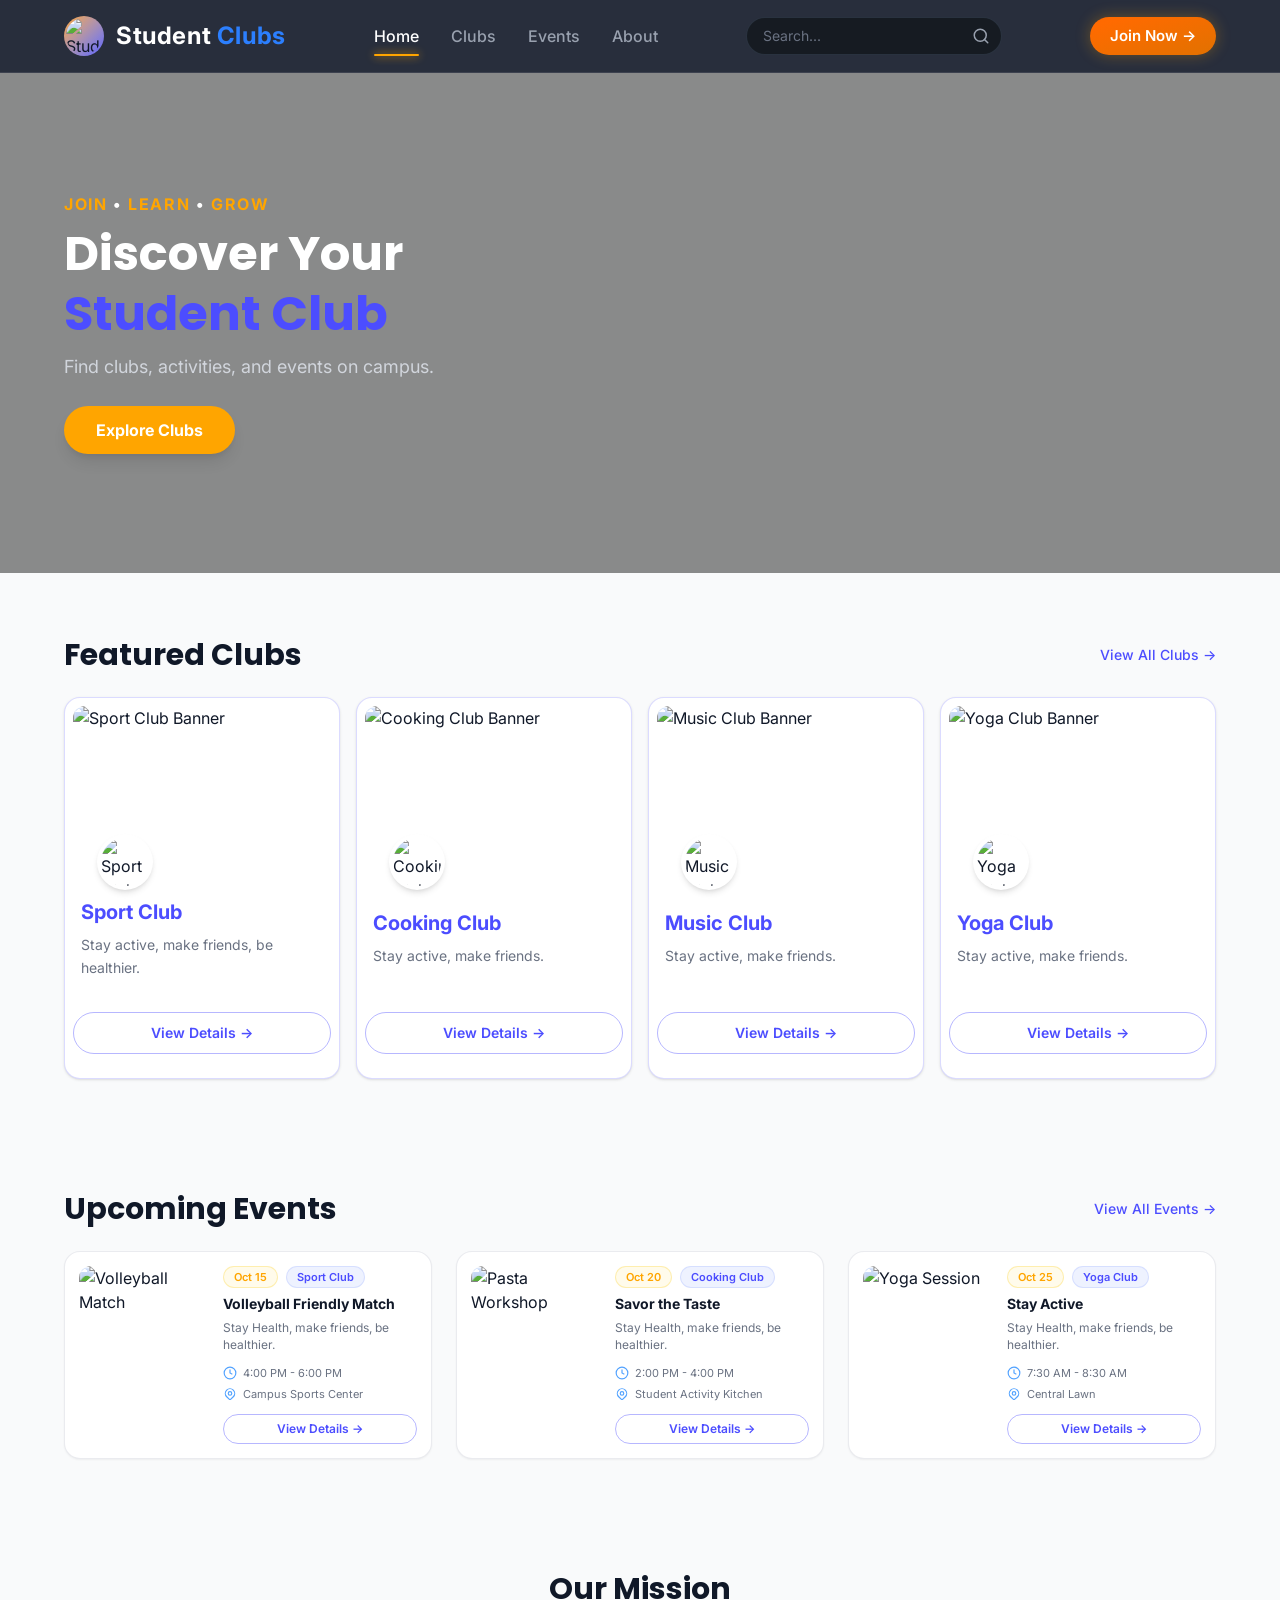
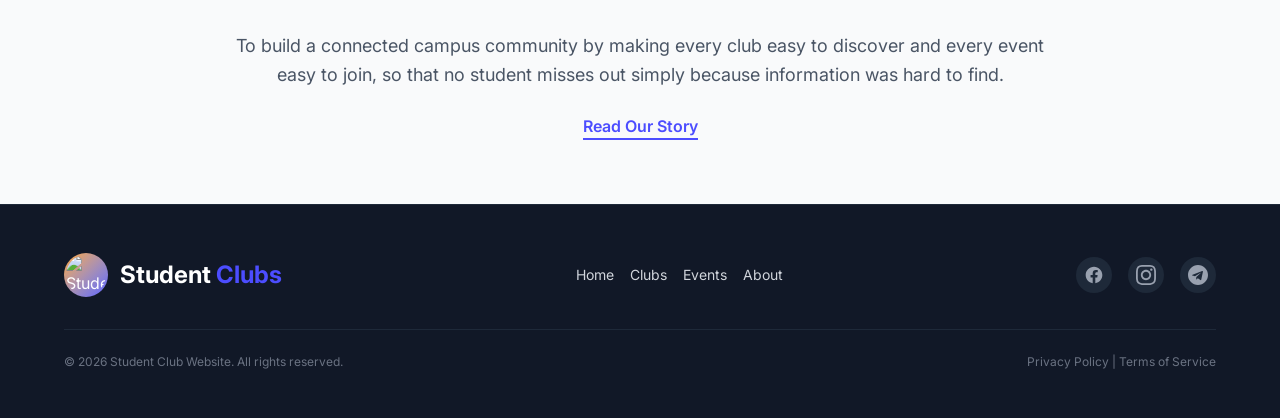
==== public/index.html @ 40ca6102 "Make search it work" ====
<!doctype html>
<html lang="en">

<head>
    <meta charset="UTF-8">
    <meta name="viewport" content="width=device-width, initial-scale=1.0">
    <title>Student Clubs - Discover & Join Campus Clubs</title>

    <!-- Tailwind CSS Output -->
    <link href="./output.css" rel="stylesheet">

    <!-- Google Typography Fonts (Inter & Poppins) -->
    <link rel="preconnect" href="https://fonts.googleapis.com">
    <link rel="preconnect" href="https://fonts.gstatic.com" crossorigin>
    <link
        href="https://fonts.googleapis.com/css2?family=Inter:wght@400;500;600;700&family=Poppins:wght@400;500;600;700;800&display=swap"
        rel="stylesheet">
</head>

<body class="font-['Inter',sans-serif] bg-gray-50 text-gray-900 min-h-screen flex flex-col">


    <!-- NAVIGATION HEADER                          -->

    <header
        class="sticky top-0 z-50 px-4 sm:px-8 md:px-16 py-4 bg-[#111827]/90 backdrop-blur-md border-b border-white/10">
        <nav class="max-w-7xl mx-auto flex items-center justify-between gap-4">

            <!-- Brand Logo & Title -->
            <a href="index.html" class="flex items-center gap-3 group shrink-0">
                <div
                    class="w-10 h-10 rounded-full bg-linear-to-br from-[#FFA500] to-indigo-500 p-0.5 transition-transform duration-300 group-hover:scale-105 flex items-center justify-center">
                    <img class="w-9 h-9 rounded-full object-cover" src="./image/website-logo.jpg"
                        alt="Student Club Logo">
                </div>
                <h3 class="font-bold text-xl sm:text-2xl text-white tracking-wide">
                    Student <span class="text-blue-500">Clubs</span>
                </h3>
            </a>

            <!-- Mobile Navigation Toggle (Hamburger Menu) -->
            <input type="checkbox" id="menu-toggle" class="peer hidden">
            <label for="menu-toggle" class="sm:hidden cursor-pointer text-gray-300 hover:text-white p-2"
                aria-label="Toggle Navigation Menu">
                <svg xmlns="http://www.w3.org/2000/svg" width="24" height="24" viewBox="0 0 24 24" fill="none"
                    stroke="currentColor" stroke-width="2" stroke-linecap="round" stroke-linejoin="round">
                    <line x1="3" y1="12" x2="21" y2="12"></line>
                    <line x1="3" y1="6" x2="21" y2="6"></line>
                    <line x1="3" y1="18" x2="21" y2="18"></line>
                </svg>
            </label>

            <!-- Navigation Links -->
            <ul
                class="peer-checked:flex hidden flex-col sm:flex sm:flex-row gap-2 sm:gap-6 lg:gap-8 items-center absolute sm:relative top-full left-0 w-full sm:w-auto bg-[#111827] sm:bg-transparent p-6 sm:p-0 border-b border-white/10 sm:border-none shadow-2xl sm:shadow-none transition-all duration-300 z-50">
                <!-- Home Link (Active Page Indicator) -->
                <li class="relative group py-2">
                    <a href="index.html"
                        class="text-white font-medium text-[16px] transition-colors duration-300">Home</a>
                    <span
                        class="absolute bottom-0 left-0 w-full h-0.5 bg-[#FFA500] rounded-full shadow-[0_0_8px_#FFA500]"></span>
                </li>

                <!-- Clubs Link -->
                <li class="relative group py-2">
                    <a href="clubs.html"
                        class="text-gray-400 group-hover:text-white font-medium text-[16px] transition-colors duration-300">Clubs</a>
                    <span
                        class="absolute bottom-0 left-1/2 -translate-x-1/2 w-0 h-0.5 bg-[#FFA500] rounded-full transition-all duration-300 ease-out group-hover:w-full shadow-[0_0_8px_#FFA500]"></span>
                </li>

                <!-- Events Link -->
                <li class="relative group py-2">
                    <a href="events.html"
                        class="text-gray-400 group-hover:text-white font-medium text-[16px] transition-colors duration-300">Events</a>
                    <span
                        class="absolute bottom-0 left-1/2 -translate-x-1/2 w-0 h-0.5 bg-[#FFA500] rounded-full transition-all duration-300 ease-out group-hover:w-full shadow-[0_0_8px_#FFA500]"></span>
                </li>

                <!-- About Link -->
                <li class="relative group py-2">
                    <a href="about.html"
                        class="text-gray-400 group-hover:text-white font-medium text-[16px] transition-colors duration-300">About</a>
                    <span
                        class="absolute bottom-0 left-1/2 -translate-x-1/2 w-0 h-0.5 bg-[#FFA500] rounded-full transition-all duration-300 ease-out group-hover:w-full shadow-[0_0_8px_#FFA500]"></span>
                </li>
            </ul>

            <!-- Search Input Field -->
            <div class="hidden lg:block relative w-40 md:w-52 lg:w-64">

                <form id="searchForm">

                    <input type="text" id="searchInput" placeholder="Search..." autocomplete="off"
                        class="w-full px-4 py-2 pr-10 text-xs sm:text-sm text-gray-200 bg-[#161b22] rounded-full border border-gray-700/60 outline-none transition-all duration-300 placeholder:text-gray-500 focus:border-[#FFA500] focus:ring-1 focus:ring-[#FFA500]/40 focus:shadow-[0_0_12px_rgba(255,165,0,0.3)]">

                    <!-- Search Button -->
                    <button type="submit" id="searchBtn" aria-label="Search"
                        class="absolute right-2 top-1/2 -translate-y-1/2 text-gray-400 hover:text-[#FFA500] transition-colors duration-200 cursor-pointer p-1">

                        <svg xmlns="http://www.w3.org/2000/svg" width="18" height="18" viewBox="0 0 24 24" fill="none"
                            stroke="currentColor" stroke-width="2" stroke-linecap="round" stroke-linejoin="round">
                            <circle cx="11" cy="11" r="8"></circle>
                            <line x1="21" y1="21" x2="16.65" y2="16.65"></line>
                        </svg>

                    </button>

                </form>

            </div>
            <!-- Primary Call-To-Action -->
            <a href="clubs.html#contact-form"
                class="inline-flex items-center gap-2 bg-linear-to-br from-orange-500 to-amber-600 hover:from-orange-600 hover:to-amber-700 text-white font-semibold text-[15px] px-5 py-2 rounded-full shadow-[0_0_15px_rgba(255,165,0,0.3)] transition-all duration-300 hover:scale-105 active:scale-95">
                Join Now &rarr;
            </a>

        </nav>
    </header>


    <!-- MAIN CONTENT AREA                          -->

    <main class="grow">

        <!-- HERO SECTION -->
        <section
            class="relative min-h-125 bg-[url('./image/banner-home-page.jpg')] bg-cover bg-center px-6 sm:px-12 md:px-16 py-8 sm:py-12 flex flex-col justify-center text-white overflow-hidden">
            <!-- Background Dark Overlay -->
            <div class="absolute inset-0 bg-black/45 z-0"></div>

            <!-- Hero Banner Content -->
            <div class="relative z-10 max-w-2xl space-y-2">
                <p class="text-[#FFA500] font-bold text-sm sm:text-base tracking-widest uppercase">
                    JOIN <span class="text-white">•</span> LEARN <span class="text-white">•</span> GROW
                </p>

                <h1
                    class="font-['Poppins',sans-serif] font-bold text-3xl sm:text-4xl md:text-5xl text-white leading-tight">
                    Discover Your<br>
                    <span class="text-[#4C4DFF]">Student Club</span>
                </h1>

                <p class="text-gray-300 text-base sm:text-lg max-w-lg leading-relaxed">
                    Find clubs, activities, and events on campus.
                </p>

                <!-- Hero Action Buttons -->
                <div class="flex flex-wrap gap-4 pt-4">
                    <a href="clubs.html"
                        class="inline-block bg-[#FFA500] hover:bg-orange-600 text-white font-bold px-8 py-3 rounded-full transition-all duration-300 shadow-lg hover:scale-105 active:scale-95">
                        Explore Clubs
                    </a>
                </div>
            </div>
        </section>

        <!-- FEATURED CLUBS SECTION -->
        <section class="max-w-7xl mx-auto py-16 px-3 sm:px-8 md:px-16">
            <div class="flex justify-between items-center mb-6">
                <h2 class="font-['Poppins',sans-serif] text-2xl sm:text-3xl font-bold text-gray-900">Featured Clubs</h2>
                <a href="clubs.html" class="text-[#4C4DFF] font-medium text-sm hover:underline">View All Clubs
                    &rarr;</a>
            </div>
            <!-- Grid Container (4 Columns Layout) -->
            <div class="grid grid-cols-1 sm:grid-cols-2 lg:grid-cols-4 gap-4">

                <!-- Featured Club Card 1: Sport Club -->
                <article
                    class="bg-white rounded-2xl border border-[#4C4DFF]/20 p-2 flex flex-col justify-between shadow-sm hover:shadow-lg transition-all duration-300">
                    <div class="relative mb-8">
                        <img class="w-full h-40 object-cover object-center rounded-xl" src="./image/volleyball.jpg"
                            alt="Sport Club Banner">
                        <div class="absolute -bottom-6 left-6 p-1 bg-white rounded-full shadow-md">
                            <img class="w-12 h-12 rounded-full object-cover" src="./image/sport-logo.png"
                                alt="Sport Club Logo">
                        </div>
                    </div>
                    <div class="space-y-2 px-2">
                        <h3 class="text-xl font-bold text-[#4C4DFF]">Sport Club</h3>
                        <p class="text-gray-500 text-sm leading-relaxed">
                            Stay active, make friends, be healthier.
                        </p>
                    </div>
                    <div class="mt-6 pt-2 text-center">
                        <a href="clubs.html"
                            class="mb-4 block items-center justify-center gap-1 w-full py-2.5 px-4 text-[#4C4DFF] font-semibold text-sm border border-[#4C4DFF]/40 rounded-full hover:bg-[#4C4DFF] hover:text-white transition-all duration-300">
                            View Details &rarr;
                        </a>
                    </div>
                </article>

                <!-- Featured Club Card 2: Cooking Club -->
                <article
                    class="bg-white rounded-2xl border border-[#4C4DFF]/20 p-2 flex flex-col justify-between shadow-sm hover:shadow-lg transition-all duration-300">
                    <div class="relative mb-8">
                        <img class="w-full h-40 object-cover object-center rounded-xl" src="./image/cooking-event.jpg"
                            alt="Cooking Club Banner">
                        <div class="absolute -bottom-6 left-6 p-1 bg-white rounded-full shadow-md">
                            <img class="w-12 h-12 rounded-full object-cover" src="./image/cooking-logo.png"
                                alt="Cooking Club Logo">
                        </div>
                    </div>
                    <div class="space-y-2 px-2">
                        <h3 class="text-xl font-bold text-[#4C4DFF]">Cooking Club</h3>
                        <p class="text-gray-500 text-sm leading-relaxed">
                            Stay active, make friends.
                        </p>
                    </div>
                    <div class="mt-6 pt-2 text-center">
                        <a href="clubs.html"
                            class="mb-4 block items-center justify-center gap-1 w-full py-2.5 px-4 text-[#4C4DFF] font-semibold text-sm border border-[#4C4DFF]/40 rounded-full hover:bg-[#4C4DFF] hover:text-white transition-all duration-300">
                            View Details &rarr;
                        </a>
                    </div>
                </article>

                <!-- Featured Club Card 3: Music Club -->
                <article
                    class="bg-white rounded-2xl border border-[#4C4DFF]/20 p-2 flex flex-col justify-between shadow-sm hover:shadow-lg transition-all duration-300">
                    <div class="relative mb-8">
                        <img class="w-full h-40 object-cover object-center rounded-xl" src="./image/music-banner.jpg"
                            alt="Music Club Banner">
                        <div class="absolute -bottom-6 left-6 p-1 bg-white rounded-full shadow-md">
                            <img class="w-12 h-12 rounded-full object-cover" src="./image/music-logo.png"
                                alt="Music Club Logo">
                        </div>
                    </div>
                    <div class="space-y-2 px-2">
                        <h3 class="text-xl font-bold text-[#4C4DFF]">Music Club</h3>
                        <p class="text-gray-500 text-sm leading-relaxed">
                            Stay active, make friends.
                        </p>
                    </div>
                    <div class="mt-6 pt-2 text-center">
                        <a href="clubs.html"
                            class="mb-4 block items-center justify-center gap-1 w-full py-2.5 px-4 text-[#4C4DFF] font-semibold text-sm border border-[#4C4DFF]/40 rounded-full hover:bg-[#4C4DFF] hover:text-white transition-all duration-300">
                            View Details &rarr;
                        </a>
                    </div>
                </article>

                <!-- Featured Club Card 4: Yoga Club -->
                <article
                    class="bg-white rounded-2xl border border-[#4C4DFF]/20 p-2 flex flex-col justify-between shadow-sm hover:shadow-lg transition-all duration-300">
                    <div class="relative mb-8">
                        <img class="w-full h-40 object-cover object-center rounded-xl" src="./image/yoga-event.jpg"
                            alt="Yoga Club Banner">
                        <div class="absolute -bottom-6 left-6 p-1 bg-white rounded-full shadow-md">
                            <img class="w-12 h-12 rounded-full object-cover" src="./image/yoga-logo.png"
                                alt="Yoga Club Logo">
                        </div>
                    </div>
                    <div class="space-y-2 px-2">
                        <h3 class="text-xl font-bold text-[#4C4DFF]">Yoga Club</h3>
                        <p class="text-gray-500 text-sm leading-relaxed">
                            Stay active, make friends.
                        </p>
                    </div>
                    <div class="mt-6 pt-2 text-center">
                        <a href="clubs.html"
                            class="mb-4 block items-center justify-center gap-1 w-full py-2.5 px-4 text-[#4C4DFF] font-semibold text-sm border border-[#4C4DFF]/40 rounded-full hover:bg-[#4C4DFF] hover:text-white transition-all duration-300">
                            View Details &rarr;
                        </a>
                    </div>
                </article>
            </div>
        </section>

        <!-- UPCOMING EVENTS SECTION -->
        <section class="max-w-7xl mx-auto py-12 px-3 sm:px-8 md:px-16">
            <!-- Section Header with Heading and External Link -->
            <div class="flex justify-between items-center mb-6">
                <h2 class="font-['Poppins',sans-serif] text-2xl sm:text-3xl font-bold text-gray-900">Upcoming Events
                </h2>
                <a href="events.html" class="text-[#4C4DFF] font-medium text-sm hover:underline">View All Events
                    &rarr;</a>
            </div>

            <!-- Events Grid (3 Columns Layout) -->
            <div class="grid grid-cols-1 md:grid-cols-2 lg:grid-cols-3 gap-6">

                <!-- Event Card 1: Volleyball Friendly Match -->
                <article
                    class="bg-white rounded-2xl border border-gray-200/80 p-3.5 flex gap-4 shadow-xs hover:shadow-md transition-all duration-300">
                    <img class="w-32 h-40 object-cover rounded-xl shrink-0" src="./image/volleyball.jpg"
                        alt="Volleyball Match">

                    <div class="flex flex-col justify-between grow min-w-0">
                        <div class="space-y-1.5">
                            <!-- Category Badges -->
                            <div class="flex items-center gap-2 flex-wrap">
                                <span
                                    class="text-[11px] font-semibold text-[#FFA500] bg-amber-50 px-2.5 py-0.5 rounded-full border border-amber-200/60">Oct
                                    15</span>
                                <span
                                    class="text-[11px] font-semibold text-[#4C4DFF] bg-indigo-50 px-2.5 py-0.5 rounded-full border border-indigo-200/60">Sport
                                    Club</span>
                            </div>

                            <h3 class="text-sm font-bold text-gray-900 truncate">Volleyball Friendly Match</h3>
                            <p class="text-xs text-gray-500 leading-snug line-clamp-2">Stay Health, make friends, be
                                healthier.</p>

                            <!-- Event Metadata (Time & Location Icons) -->
                            <div class="pt-1.5 text-[11px] text-gray-500 space-y-1">
                                <p class="flex items-center gap-1.5">
                                    <svg class="w-3.5 h-3.5 text-blue-400 shrink-0" xmlns="http://www.w3.org/2000/svg"
                                        fill="none" viewBox="0 0 24 24" stroke="currentColor" stroke-width="2">
                                        <circle cx="12" cy="12" r="10" />
                                        <polyline points="12 6 12 12 16 14" />
                                    </svg>
                                    <span>4:00 PM - 6:00 PM</span>
                                </p>
                                <p class="flex items-center gap-1.5">
                                    <svg class="w-3.5 h-3.5 text-blue-400 shrink-0" xmlns="http://www.w3.org/2000/svg"
                                        fill="none" viewBox="0 0 24 24" stroke="currentColor" stroke-width="2">
                                        <path stroke-linecap="round" stroke-linejoin="round"
                                            d="M17.657 16.657L13.414 20.9a1.998 1.998 0 01-2.827 0l-4.244-4.243a8 8 0 1111.314 0z" />
                                        <path stroke-linecap="round" stroke-linejoin="round"
                                            d="M15 11a3 3 0 11-6 0 3 3 0 016 0z" />
                                    </svg>
                                    <span class="truncate">Campus Sports Center</span>
                                </p>
                            </div>
                        </div>

                        <div class="mt-3">
                            <a href="events.html"
                                class="inline-flex items-center justify-center gap-1 w-full py-1.5 px-3 text-[#4C4DFF] font-semibold text-xs border border-[#4C4DFF]/40 rounded-full hover:bg-[#4C4DFF] hover:text-white transition-all duration-200">
                                View Details &rarr;
                            </a>
                        </div>
                    </div>
                </article>

                <!-- Event Card 2: Cooking Workshop -->
                <article
                    class="bg-white rounded-2xl border border-gray-200/80 p-3.5 flex gap-4 shadow-xs hover:shadow-md transition-all duration-300">
                    <img class="w-32 h-40 object-cover rounded-xl shrink-0" src="./image/cooking-event.jpg"
                        alt="Pasta Workshop">

                    <div class="flex flex-col justify-between grow min-w-0">
                        <div class="space-y-1.5">
                            <div class="flex items-center gap-2 flex-wrap">
                                <span
                                    class="text-[11px] font-semibold text-[#FFA500] bg-amber-50 px-2.5 py-0.5 rounded-full border border-amber-200/60">Oct
                                    20</span>
                                <span
                                    class="text-[11px] font-semibold text-[#4C4DFF] bg-indigo-50 px-2.5 py-0.5 rounded-full border border-indigo-200/60">Cooking
                                    Club</span>
                            </div>

                            <h3 class="text-sm font-bold text-gray-900 truncate">Savor the Taste</h3>
                            <p class="text-xs text-gray-500 leading-snug line-clamp-2">Stay Health, make friends, be
                                healthier.</p>

                            <div class="pt-1.5 text-[11px] text-gray-500 space-y-1">
                                <p class="flex items-center gap-1.5">
                                    <svg class="w-3.5 h-3.5 text-blue-400 shrink-0" xmlns="http://www.w3.org/2000/svg"
                                        fill="none" viewBox="0 0 24 24" stroke="currentColor" stroke-width="2">
                                        <circle cx="12" cy="12" r="10" />
                                        <polyline points="12 6 12 12 16 14" />
                                    </svg>
                                    <span>2:00 PM - 4:00 PM</span>
                                </p>
                                <p class="flex items-center gap-1.5">
                                    <svg class="w-3.5 h-3.5 text-blue-400 shrink-0" xmlns="http://www.w3.org/2000/svg"
                                        fill="none" viewBox="0 0 24 24" stroke="currentColor" stroke-width="2">
                                        <path stroke-linecap="round" stroke-linejoin="round"
                                            d="M17.657 16.657L13.414 20.9a1.998 1.998 0 01-2.827 0l-4.244-4.243a8 8 0 1111.314 0z" />
                                        <path stroke-linecap="round" stroke-linejoin="round"
                                            d="M15 11a3 3 0 11-6 0 3 3 0 016 0z" />
                                    </svg>
                                    <span class="truncate">Student Activity Kitchen</span>
                                </p>
                            </div>
                        </div>

                        <div class="mt-3">
                            <a href="events.html"
                                class="inline-flex items-center justify-center gap-1 w-full py-1.5 px-3 text-[#4C4DFF] font-semibold text-xs border border-[#4C4DFF]/40 rounded-full hover:bg-[#4C4DFF] hover:text-white transition-all duration-200">
                                View Details &rarr;
                            </a>
                        </div>
                    </div>
                </article>

                <!-- Event Card 3: Yoga Session -->
                <article
                    class="bg-white rounded-2xl border border-gray-200/80 p-3.5 flex gap-4 shadow-xs hover:shadow-md transition-all duration-300">
                    <img class="w-32 h-40 object-cover rounded-xl shrink-0" src="./image/yoga-event.jpg"
                        alt="Yoga Session">

                    <div class="flex flex-col justify-between grow min-w-0">
                        <div class="space-y-1.5">
                            <div class="flex items-center gap-2 flex-wrap">
                                <span
                                    class="text-[11px] font-semibold text-[#FFA500] bg-amber-50 px-2.5 py-0.5 rounded-full border border-amber-200/60">Oct
                                    25</span>
                                <span
                                    class="text-[11px] font-semibold text-[#4C4DFF] bg-indigo-50 px-2.5 py-0.5 rounded-full border border-indigo-200/60">Yoga
                                    Club</span>
                            </div>

                            <h3 class="text-sm font-bold text-gray-900 truncate">Stay Active</h3>
                            <p class="text-xs text-gray-500 leading-snug line-clamp-2">Stay Health, make friends, be
                                healthier.</p>

                            <div class="pt-1.5 text-[11px] text-gray-500 space-y-1">
                                <p class="flex items-center gap-1.5">
                                    <svg class="w-3.5 h-3.5 text-blue-400 shrink-0" xmlns="http://www.w3.org/2000/svg"
                                        fill="none" viewBox="0 0 24 24" stroke="currentColor" stroke-width="2">
                                        <circle cx="12" cy="12" r="10" />
                                        <polyline points="12 6 12 12 16 14" />
                                    </svg>
                                    <span>7:30 AM - 8:30 AM</span>
                                </p>
                                <p class="flex items-center gap-1.5">
                                    <svg class="w-3.5 h-3.5 text-blue-400 shrink-0" xmlns="http://www.w3.org/2000/svg"
                                        fill="none" viewBox="0 0 24 24" stroke="currentColor" stroke-width="2">
                                        <path stroke-linecap="round" stroke-linejoin="round"
                                            d="M17.657 16.657L13.414 20.9a1.998 1.998 0 01-2.827 0l-4.244-4.243a8 8 0 1111.314 0z" />
                                        <path stroke-linecap="round" stroke-linejoin="round"
                                            d="M15 11a3 3 0 11-6 0 3 3 0 016 0z" />
                                    </svg>
                                    <span class="truncate">Central Lawn</span>
                                </p>
                            </div>
                        </div>

                        <div class="mt-3">
                            <a href="events.html"
                                class="inline-flex items-center justify-center gap-1 w-full py-1.5 px-3 text-[#4C4DFF] font-semibold text-xs border border-[#4C4DFF]/40 rounded-full hover:bg-[#4C4DFF] hover:text-white transition-all duration-200">
                                View Details &rarr;
                            </a>
                        </div>
                    </div>
                </article>
            </div>
        </section>

        <!-- MISSION STATEMENT SECTION -->
        <section class="max-w-4xl mx-auto py-16 px-6 text-center space-y-6">
            <h2 class="font-['Poppins',sans-serif] text-3xl font-bold text-gray-900">Our Mission</h2>
            <p class="text-gray-600 text-lg leading-relaxed">
                To build a connected campus community by making every club easy to discover and every event easy to
                join,
                so that no student misses out simply because information was hard to find.
            </p>
            <a href="about.html"
                class="inline-block text-[#4C4DFF] font-semibold border-b-2 border-[#4C4DFF] hover:text-indigo-800 hover:border-indigo-800 transition">
                Read Our Story
            </a>
        </section>

    </main>


    <!-- FOOTER                                     -->

    <footer class="bg-[#111827] text-white py-12 px-6 md:px-16 border-t border-gray-800">
        <div class="max-w-7xl mx-auto flex flex-row md:flex-row items-center justify-between gap-8">

            <!-- Footer Logo / Brand Info -->
            <div class="flex items-center gap-3">
                <div
                    class="w-11 h-11 rounded-full bg-linear-to-br from-[#FFA500] to-indigo-500 p-0.5 transition-transform duration-300 group-hover:scale-105 flex items-center justify-center">
                    <img class="w-10 h-10 rounded-full object-cover" src="./image/website-logo.jpg"
                        alt="Student Club Logo">
                </div>
                <h3 class="font-bold text-xl sm:text-2xl text-white">
                    Student <span class="text-[#4C4DFF]">Clubs</span>
                </h3>
            </div>

            <!-- Footer Navigation Links -->
            <ul class="hidden sm:flex flex-wrap justify-center items-center gap-4 text-sm text-gray-300">
                <li><a href="index.html" class="hover:text-[#FFA500] transition">Home</a></li>
                <li><a href="clubs.html" class="hover:text-[#FFA500] transition">Clubs</a></li>
                <li><a href="events.html" class="hover:text-[#FFA500] transition">Events</a></li>
                <li><a href="about.html" class="hover:text-[#FFA500] transition">About</a></li>
            </ul>

            <!-- Footer Social Networks -->
            <div class="flex items-center gap-4 text-gray-400">
                <!-- Facebook Icon -->
                <a href="#" class="hover:text-[#FFA500] transition p-2 bg-gray-800 rounded-full" aria-label="Facebook">
                    <svg class="w-5 h-5" fill="currentColor" viewBox="0 0 24 24">
                        <path
                            d="M22 12c0-5.523-4.477-10-10-10S2 6.477 2 12c0 4.991 3.657 9.128 8.438 9.878v-6.987h-2.54V12h2.54V9.797c0-2.506 1.492-3.89 3.777-3.89 1.094 0 2.238.195 2.238.195v2.46h-1.26c-1.243 0-1.63.771-1.63 1.562V12h2.773l-.443 2.891h-2.33v6.988C18.343 21.128 22 16.991 22 12z" />
                    </svg>
                </a>

                <!-- Instagram Icon -->
                <a href="#" class="hover:text-[#FFA500] transition p-2 bg-gray-800 rounded-full" aria-label="Instagram">
                    <svg class="w-5 h-5" fill="currentColor" viewBox="0 0 24 24">
                        <path
                            d="M12 2.163c3.204 0 3.584.012 4.85.07 3.252.148 4.771 1.691 4.919 4.919.058 1.265.069 1.645.069 4.849 0 3.205-.012 3.584-.069 4.849-.149 3.225-1.664 4.771-4.919 4.919-1.266.058-1.644.07-4.85.07-3.204 0-3.584-.012-4.849-.07-3.26-.149-4.771-1.699-4.919-4.92-.058-1.265-.07-1.644-.07-4.849 0-3.204.013-3.583.07-4.849.149-3.227 1.664-4.771 4.919-4.919 1.266-.057 1.645-.069 4.849-.069zm0-2.163c-3.259 0-3.667.014-4.947.072-4.358.2-6.78 2.618-6.98 6.98-.059 1.281-.073 1.689-.073 4.948 0 3.259.014 3.668.072 4.948.2 4.358 2.618 6.78 6.98 6.98 1.281.058 1.689.072 4.948.072 3.259 0 3.668-.014 4.948-.072 4.354-.2 6.782-2.618 6.979-6.98.059-1.28.073-1.689.073-4.948 0-3.259-.014-3.667-.072-4.947-.196-4.354-2.617-6.78-6.979-6.98-1.281-.059-1.69-.073-4.949-.073zm0 5.838c-3.403 0-6.162 2.759-6.162 6.162s2.759 6.163 6.162 6.163 6.162-2.759 6.162-6.163c0-3.403-2.759-6.162-6.162-6.162zm0 10.162c-2.209 0-4-1.79-4-4 0-2.209 1.791-4 4-4s4 1.791 4 4c0 2.21-1.791 4-4 4zm6.406-11.845c-.796 0-1.441.645-1.441 1.44s.645 1.44 1.441 1.44c.795 0 1.439-.645 1.439-1.44s-.644-1.44-1.439-1.44z" />
                    </svg>
                </a>

                <!-- Telegram / Twitter Icon -->
                <a href="#" class="hover:text-[#FFA500] transition p-2 bg-gray-800 rounded-full" aria-label="Telegram">
                    <svg class="w-5 h-5" fill="currentColor" viewBox="0 0 24 24">
                        <path
                            d="M12 0c-6.627 0-12 5.373-12 12s5.373 12 12 12 12-5.373 12-12-5.373-12-12-12zm5.894 8.221l-1.97 9.28c-.145.658-.537.818-1.084.508l-3-2.21-1.446 1.394c-.16.16-.295.295-.605.295l.213-3.053 5.56-5.023c.242-.213-.054-.333-.373-.121l-6.871 4.326-2.962-.924c-.643-.204-.657-.643.136-.953l11.57-4.461c.537-.195 1.006.128.832.941z" />
                    </svg>
                </a>
            </div>
        </div>

        <!-- Footer Copyright & Legal Divider -->
        <div class="flex mt-8 pt-6 border-t border-gray-800 text-xs text-gray-500">
            <p class="flex-1">&copy; 2026 Student Club Website. All rights reserved.</p>
            <p class="flex-1 text-end">
                <a href="#" class="hover:underline">Privacy Policy</a> | <a href="#" class="hover:underline">Terms of
                    Service</a>
            </p>
        </div>
    </footer>
    <script src="./js/main.js">

    </script>
</body>

</html>
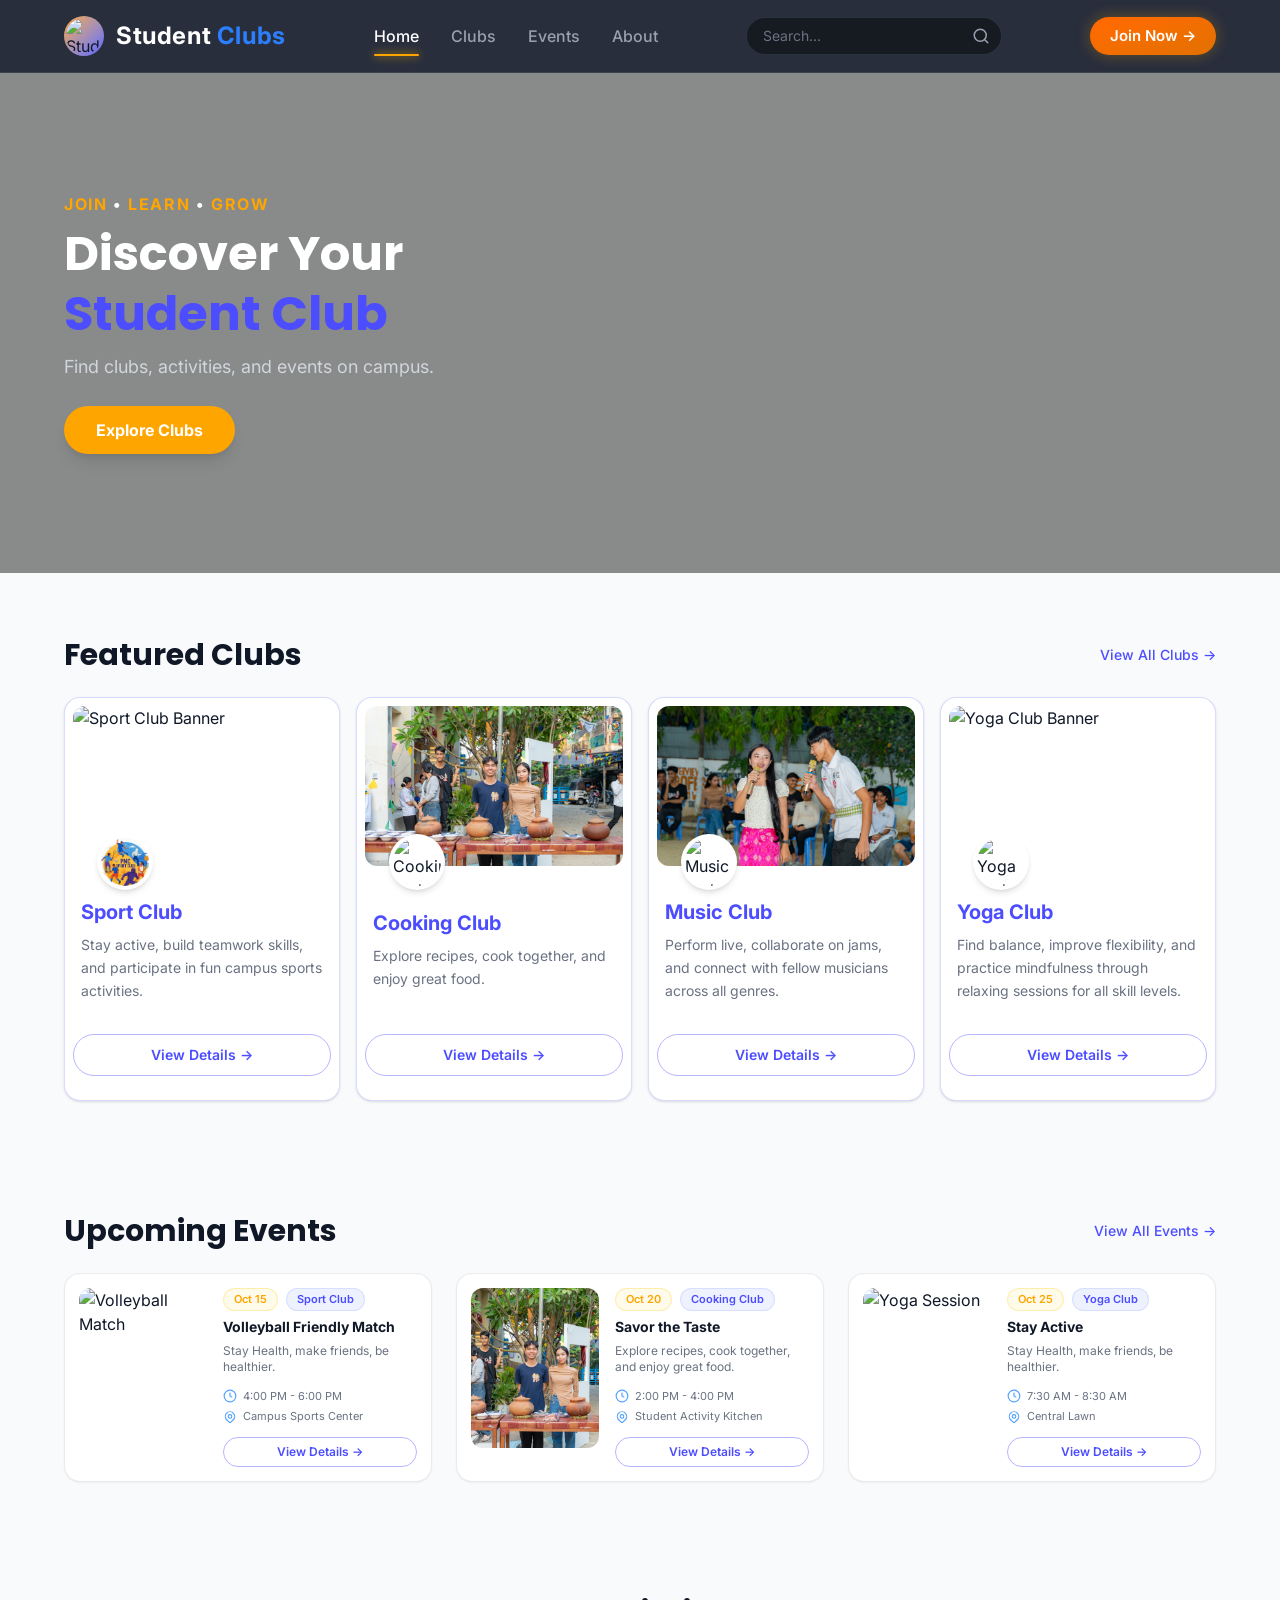
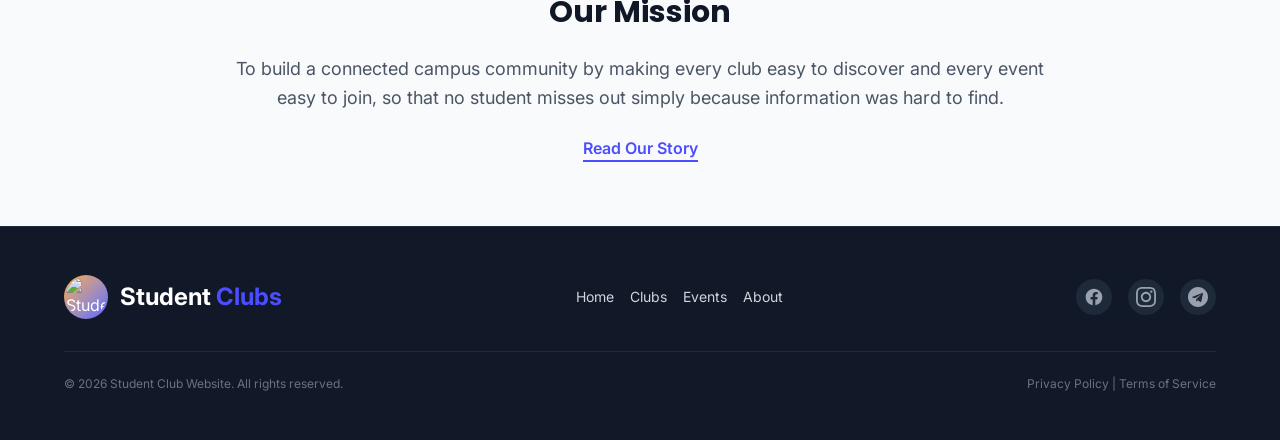
==== commit 19ce727d: "Add icon on titlte website" ====
--- a/public/index.html
+++ b/public/index.html
@@ -4,6 +4,22 @@
 <head>
     <meta charset="UTF-8">
     <meta name="viewport" content="width=device-width, initial-scale=1.0">
+    <meta name="description"
+        content="Discover student clubs and campus events at Student Clubs. Explore sports, music, cooking, yoga, and more campus activities for students.">
+    <meta name="keywords"
+        content="student clubs, university clubs, campus activities, student events, sports club, music club, cooking club, yoga club">
+    <meta name="robots" content="index, follow">
+    <meta property="og:type" content="website">
+    <meta property="og:title" content="Student Clubs | Discover Campus Activities & Events">
+    <meta property="og:description"
+        content="Join student clubs, discover campus events, and find the right community for your university life.">
+    <meta property="og:image" content="https://student-clubs-silk.vercel.app/image/website-logo.jpg">
+    <meta property="og:url" content="https://student-clubs-silk.vercel.app/">
+    <meta property="og:site_name" content="Student Clubs">
+    <meta name="twitter:card" content="summary_large_image">
+    <meta name="twitter:title" content="Student Clubs | Discover Campus Activities & Events">
+    <meta name="twitter:description" content="Discover student clubs and campus events in one place.">
+    <link rel="canonical" href="https://student-clubs-silk.vercel.app/">
     <title>Student Clubs - Discover & Join Campus Clubs</title>
 
     <!-- Tailwind CSS Output -->
@@ -15,6 +31,10 @@
     <link
         href="https://fonts.googleapis.com/css2?family=Inter:wght@400;500;600;700&family=Poppins:wght@400;500;600;700;800&display=swap"
         rel="stylesheet">
+    <!-- Icon -->
+    <link rel="icon" type="image/jpeg" href="./image/website-logo-icon.png">
+
+
 </head>
 
 <body class="font-['Inter',sans-serif] bg-gray-50 text-gray-900 min-h-screen flex flex-col">
@@ -111,7 +131,7 @@
             </div>
             <!-- Primary Call-To-Action -->
             <a href="clubs.html#contact-form"
-                class="inline-flex items-center gap-2 bg-linear-to-br from-orange-500 to-amber-600 hover:from-orange-600 hover:to-amber-700 text-white font-semibold text-[15px] px-5 py-2 rounded-full shadow-[0_0_15px_rgba(255,165,0,0.3)] transition-all duration-300 hover:scale-105 active:scale-95">
+                class="hidden sm:inline-flex items-center gap-2 bg-linear-to-br from-orange-500 to-amber-600 hover:from-orange-600 hover:to-amber-700 text-white font-semibold text-[15px] px-5 py-2 rounded-full shadow-[0_0_15px_rgba(255,165,0,0.3)] transition-all duration-300 hover:scale-105 active:scale-95">
                 Join Now &rarr;
             </a>
 
@@ -179,11 +199,11 @@
                     <div class="space-y-2 px-2">
                         <h3 class="text-xl font-bold text-[#4C4DFF]">Sport Club</h3>
                         <p class="text-gray-500 text-sm leading-relaxed">
-                            Stay active, make friends, be healthier.
+                            Stay active, build teamwork skills, and participate in fun campus sports activities.
                         </p>
                     </div>
                     <div class="mt-6 pt-2 text-center">
-                        <a href="clubs.html"
+                        <a href="clubs.html#sport-club"
                             class="mb-4 block items-center justify-center gap-1 w-full py-2.5 px-4 text-[#4C4DFF] font-semibold text-sm border border-[#4C4DFF]/40 rounded-full hover:bg-[#4C4DFF] hover:text-white transition-all duration-300">
                             View Details &rarr;
                         </a>
@@ -204,11 +224,11 @@
                     <div class="space-y-2 px-2">
                         <h3 class="text-xl font-bold text-[#4C4DFF]">Cooking Club</h3>
                         <p class="text-gray-500 text-sm leading-relaxed">
-                            Stay active, make friends.
+                            Explore recipes, cook together, and enjoy great food.
                         </p>
                     </div>
                     <div class="mt-6 pt-2 text-center">
-                        <a href="clubs.html"
+                        <a href="clubs.html#cooking"
                             class="mb-4 block items-center justify-center gap-1 w-full py-2.5 px-4 text-[#4C4DFF] font-semibold text-sm border border-[#4C4DFF]/40 rounded-full hover:bg-[#4C4DFF] hover:text-white transition-all duration-300">
                             View Details &rarr;
                         </a>
@@ -229,11 +249,11 @@
                     <div class="space-y-2 px-2">
                         <h3 class="text-xl font-bold text-[#4C4DFF]">Music Club</h3>
                         <p class="text-gray-500 text-sm leading-relaxed">
-                            Stay active, make friends.
+                            Perform live, collaborate on jams, and connect with fellow musicians across all genres.
                         </p>
                     </div>
                     <div class="mt-6 pt-2 text-center">
-                        <a href="clubs.html"
+                        <a href="clubs.html#music"
                             class="mb-4 block items-center justify-center gap-1 w-full py-2.5 px-4 text-[#4C4DFF] font-semibold text-sm border border-[#4C4DFF]/40 rounded-full hover:bg-[#4C4DFF] hover:text-white transition-all duration-300">
                             View Details &rarr;
                         </a>
@@ -254,11 +274,12 @@
                     <div class="space-y-2 px-2">
                         <h3 class="text-xl font-bold text-[#4C4DFF]">Yoga Club</h3>
                         <p class="text-gray-500 text-sm leading-relaxed">
-                            Stay active, make friends.
+                            Find balance, improve flexibility, and practice mindfulness through relaxing sessions for
+                            all skill levels.
                         </p>
                     </div>
                     <div class="mt-6 pt-2 text-center">
-                        <a href="clubs.html"
+                        <a href="clubs.html#yoga"
                             class="mb-4 block items-center justify-center gap-1 w-full py-2.5 px-4 text-[#4C4DFF] font-semibold text-sm border border-[#4C4DFF]/40 rounded-full hover:bg-[#4C4DFF] hover:text-white transition-all duration-300">
                             View Details &rarr;
                         </a>
@@ -326,7 +347,7 @@
                         </div>
 
                         <div class="mt-3">
-                            <a href="events.html"
+                            <a href="events.html#sport"
                                 class="inline-flex items-center justify-center gap-1 w-full py-1.5 px-3 text-[#4C4DFF] font-semibold text-xs border border-[#4C4DFF]/40 rounded-full hover:bg-[#4C4DFF] hover:text-white transition-all duration-200">
                                 View Details &rarr;
                             </a>
@@ -352,8 +373,8 @@
                             </div>
 
                             <h3 class="text-sm font-bold text-gray-900 truncate">Savor the Taste</h3>
-                            <p class="text-xs text-gray-500 leading-snug line-clamp-2">Stay Health, make friends, be
-                                healthier.</p>
+                            <p class="text-xs text-gray-500 leading-snug line-clamp-2">Explore recipes, cook together,
+                                and enjoy great food.</p>
 
                             <div class="pt-1.5 text-[11px] text-gray-500 space-y-1">
                                 <p class="flex items-center gap-1.5">
@@ -378,7 +399,7 @@
                         </div>
 
                         <div class="mt-3">
-                            <a href="events.html"
+                            <a href="events.html#cooking"
                                 class="inline-flex items-center justify-center gap-1 w-full py-1.5 px-3 text-[#4C4DFF] font-semibold text-xs border border-[#4C4DFF]/40 rounded-full hover:bg-[#4C4DFF] hover:text-white transition-all duration-200">
                                 View Details &rarr;
                             </a>
@@ -430,7 +451,7 @@
                         </div>
 
                         <div class="mt-3">
-                            <a href="events.html"
+                            <a href="events.html#yoga"
                                 class="inline-flex items-center justify-center gap-1 w-full py-1.5 px-3 text-[#4C4DFF] font-semibold text-xs border border-[#4C4DFF]/40 rounded-full hover:bg-[#4C4DFF] hover:text-white transition-all duration-200">
                                 View Details &rarr;
                             </a>
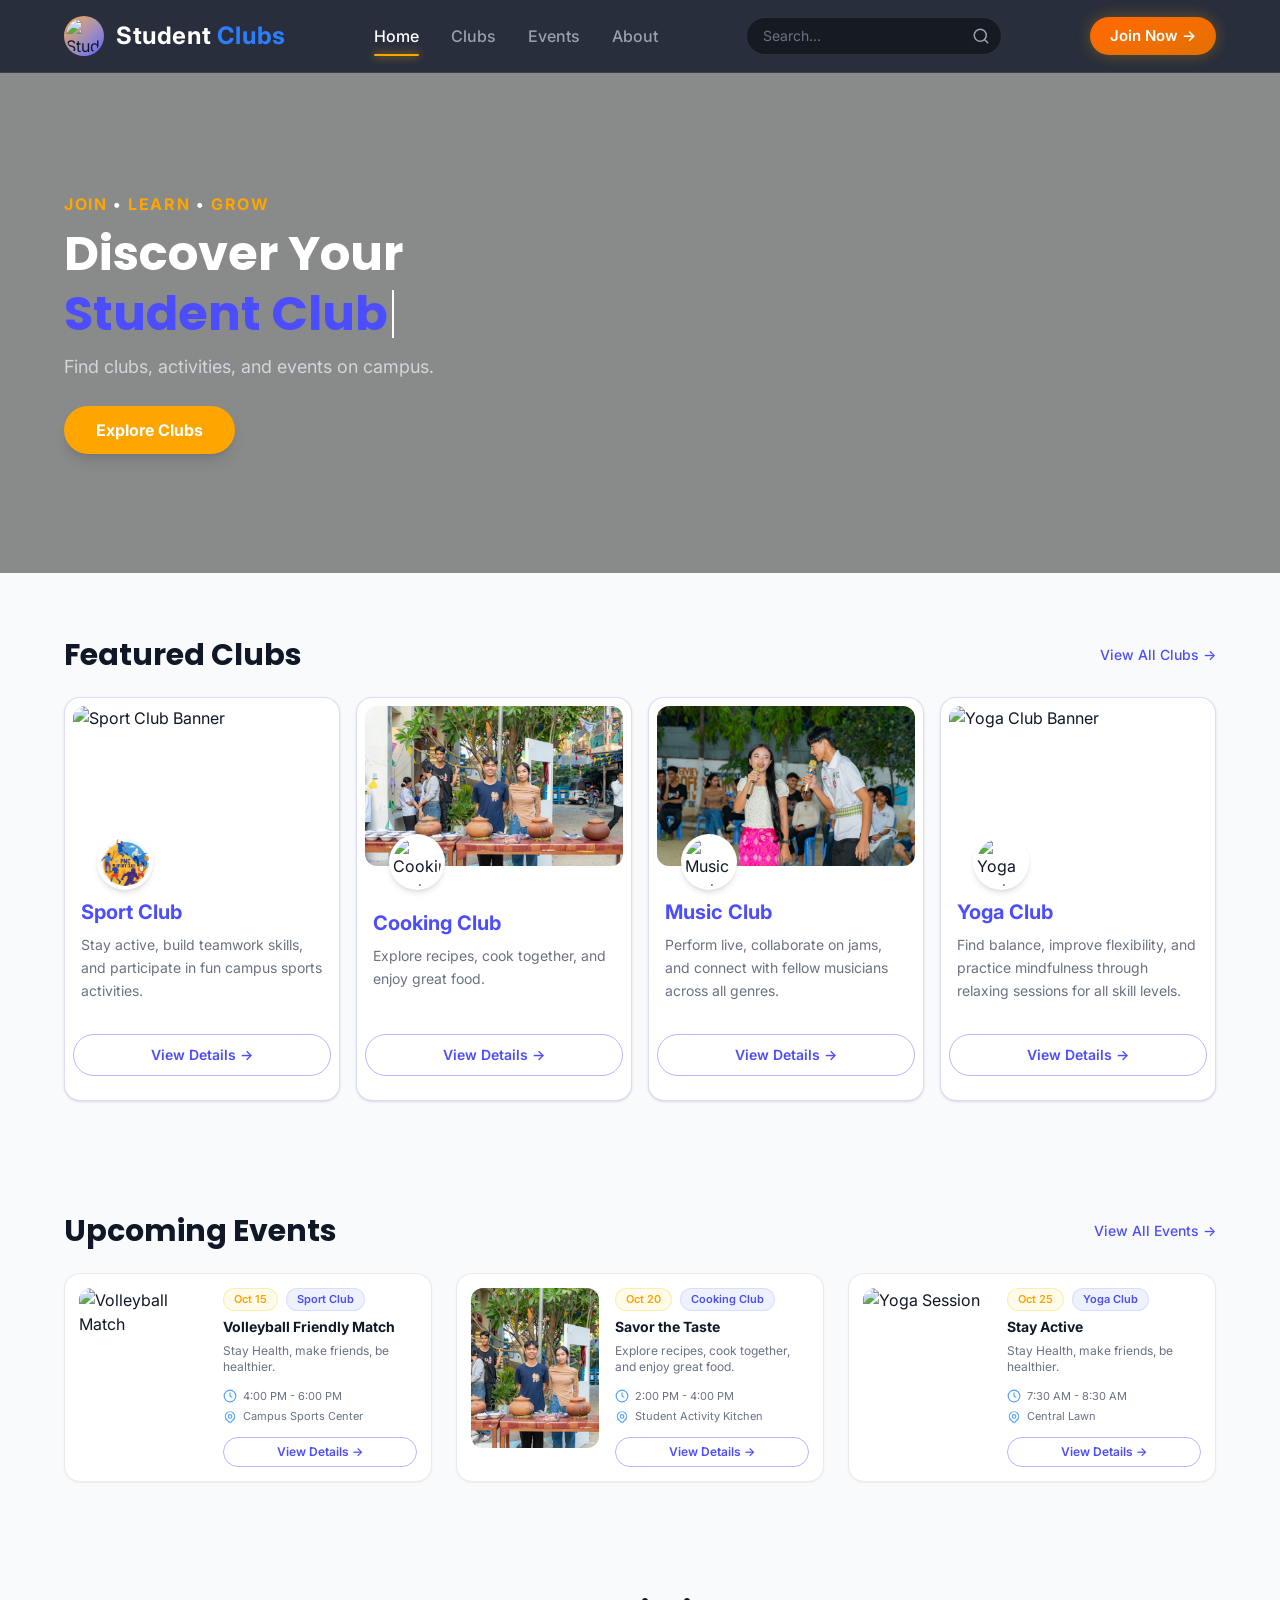
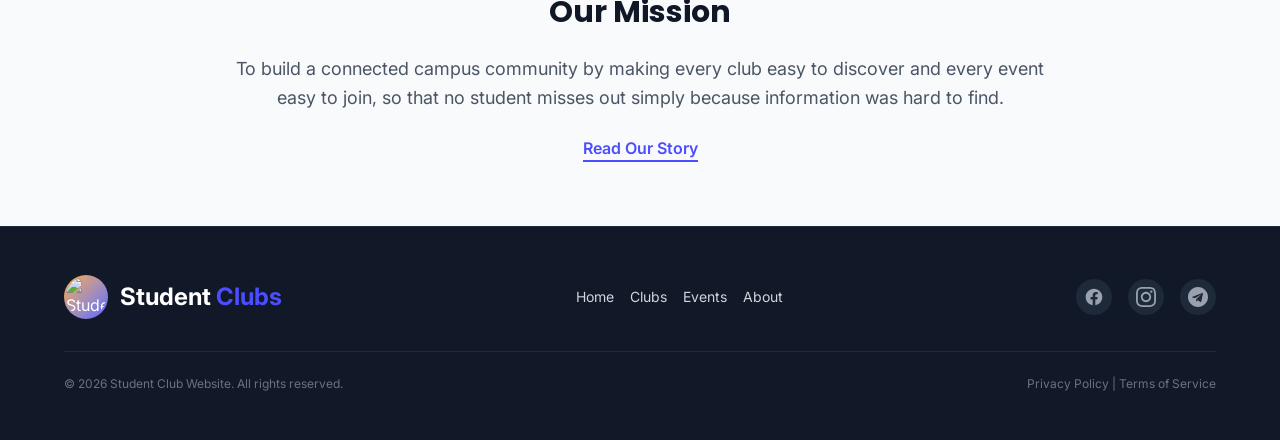
==== commit 907b5f3a: "Fix the seo of our website to search on google" ====
--- a/public/index.html
+++ b/public/index.html
@@ -4,23 +4,37 @@
 <head>
     <meta charset="UTF-8">
     <meta name="viewport" content="width=device-width, initial-scale=1.0">
-    <meta name="description"
-        content="Discover student clubs and campus events at Student Clubs. Explore sports, music, cooking, yoga, and more campus activities for students.">
-    <meta name="keywords"
-        content="student clubs, university clubs, campus activities, student events, sports club, music club, cooking club, yoga club">
-    <meta name="robots" content="index, follow">
+    <meta name="author" content="Student Clubs">
+    <meta name="theme-color" content="#111827">
+    <meta name="description" content="Find the best student clubs, campus activities, and university events at Student Clubs. Explore sports, music, cooking, yoga, and more communities for students.">
+    <meta name="keywords" content="student clubs, campus clubs, university clubs, student activities, campus events, sports club, music club, cooking club, yoga club">
+    <meta name="robots" content="index, follow, max-image-preview:large">
     <meta property="og:type" content="website">
-    <meta property="og:title" content="Student Clubs | Discover Campus Activities & Events">
-    <meta property="og:description"
-        content="Join student clubs, discover campus events, and find the right community for your university life.">
+    <meta property="og:title" content="Student Clubs | Campus Clubs, Events & Student Activities">
+    <meta property="og:description" content="Discover student clubs, university events, and campus communities that match your interests and lifestyle.">
     <meta property="og:image" content="https://student-clubs-silk.vercel.app/image/website-logo.jpg">
     <meta property="og:url" content="https://student-clubs-silk.vercel.app/">
     <meta property="og:site_name" content="Student Clubs">
+    <meta property="og:locale" content="en_US">
     <meta name="twitter:card" content="summary_large_image">
-    <meta name="twitter:title" content="Student Clubs | Discover Campus Activities & Events">
-    <meta name="twitter:description" content="Discover student clubs and campus events in one place.">
+    <meta name="twitter:title" content="Student Clubs | Campus Clubs, Events & Student Activities">
+    <meta name="twitter:description" content="Find the right student club and campus event for your university experience.">
     <link rel="canonical" href="https://student-clubs-silk.vercel.app/">
-    <title>Student Clubs - Discover & Join Campus Clubs</title>
+    <title>Student Clubs | Campus Clubs, Events & Student Activities</title>
+    <script type="application/ld+json">
+        {
+          "@context": "https://schema.org",
+          "@type": "Organization",
+          "name": "Student Clubs",
+          "url": "https://student-clubs-silk.vercel.app/",
+          "logo": "https://student-clubs-silk.vercel.app/image/website-logo.jpg",
+          "description": "Student Clubs helps university students discover campus clubs, events, and student activities that build community and confidence.",
+          "areaServed": "University campus",
+          "sameAs": [
+            "https://student-clubs-silk.vercel.app/"
+          ]
+        }
+    </script>
 
     <!-- Tailwind CSS Output -->
     <link href="./output.css" rel="stylesheet">
@@ -34,6 +48,28 @@
     <!-- Icon -->
     <link rel="icon" type="image/jpeg" href="./image/website-logo-icon.png">
 
+    <style>
+        .typing-inline {
+            display: inline-flex;
+            align-items: center;
+            min-height: 1.2em;
+        }
+
+        .typing-cursor {
+            display: inline-block;
+            width: 2px;
+            height: 1em;
+            background-color: #ffffff;
+            margin-left: 4px;
+            animation: typing-blink 0.8s step-end infinite;
+            vertical-align: middle;
+        }
+
+        @keyframes typing-blink {
+            0%, 50% { opacity: 1; }
+            50.01%, 100% { opacity: 0; }
+        }
+    </style>
 
 </head>
 
@@ -158,7 +194,9 @@
                 <h1
                     class="font-['Poppins',sans-serif] font-bold text-3xl sm:text-4xl md:text-5xl text-white leading-tight">
                     Discover Your<br>
-                    <span class="text-[#4C4DFF]">Student Club</span>
+                    <span class="typing-inline text-[#4C4DFF]">
+                        <span id="typed-text"></span><span class="typing-cursor" aria-hidden="true"></span>
+                    </span>
                 </h1>
 
                 <p class="text-gray-300 text-base sm:text-lg max-w-lg leading-relaxed">
@@ -543,6 +581,41 @@
     <script src="./js/main.js">
 
     </script>
+    <script>
+        const phrases = ["Student Club", "Community", "Campus Life", "Events"];
+        const typedText = document.getElementById("typed-text");
+        let phraseIndex = 0;
+        let charIndex = 0;
+        let isDeleting = false;
+
+        function typeLoop() {
+            const currentPhrase = phrases[phraseIndex];
+
+            if (!isDeleting) {
+                charIndex++;
+                typedText.textContent = currentPhrase.slice(0, charIndex);
+
+                if (charIndex === currentPhrase.length) {
+                    isDeleting = true;
+                    setTimeout(typeLoop, 1200);
+                    return;
+                }
+            } else {
+                charIndex--;
+                typedText.textContent = currentPhrase.slice(0, charIndex);
+
+                if (charIndex === 0) {
+                    isDeleting = false;
+                    phraseIndex = (phraseIndex + 1) % phrases.length;
+                }
+            }
+
+            const speed = isDeleting ? 60 : 110;
+            setTimeout(typeLoop, speed);
+        }
+
+        typeLoop();
+    </script>
 </body>
 
 </html>
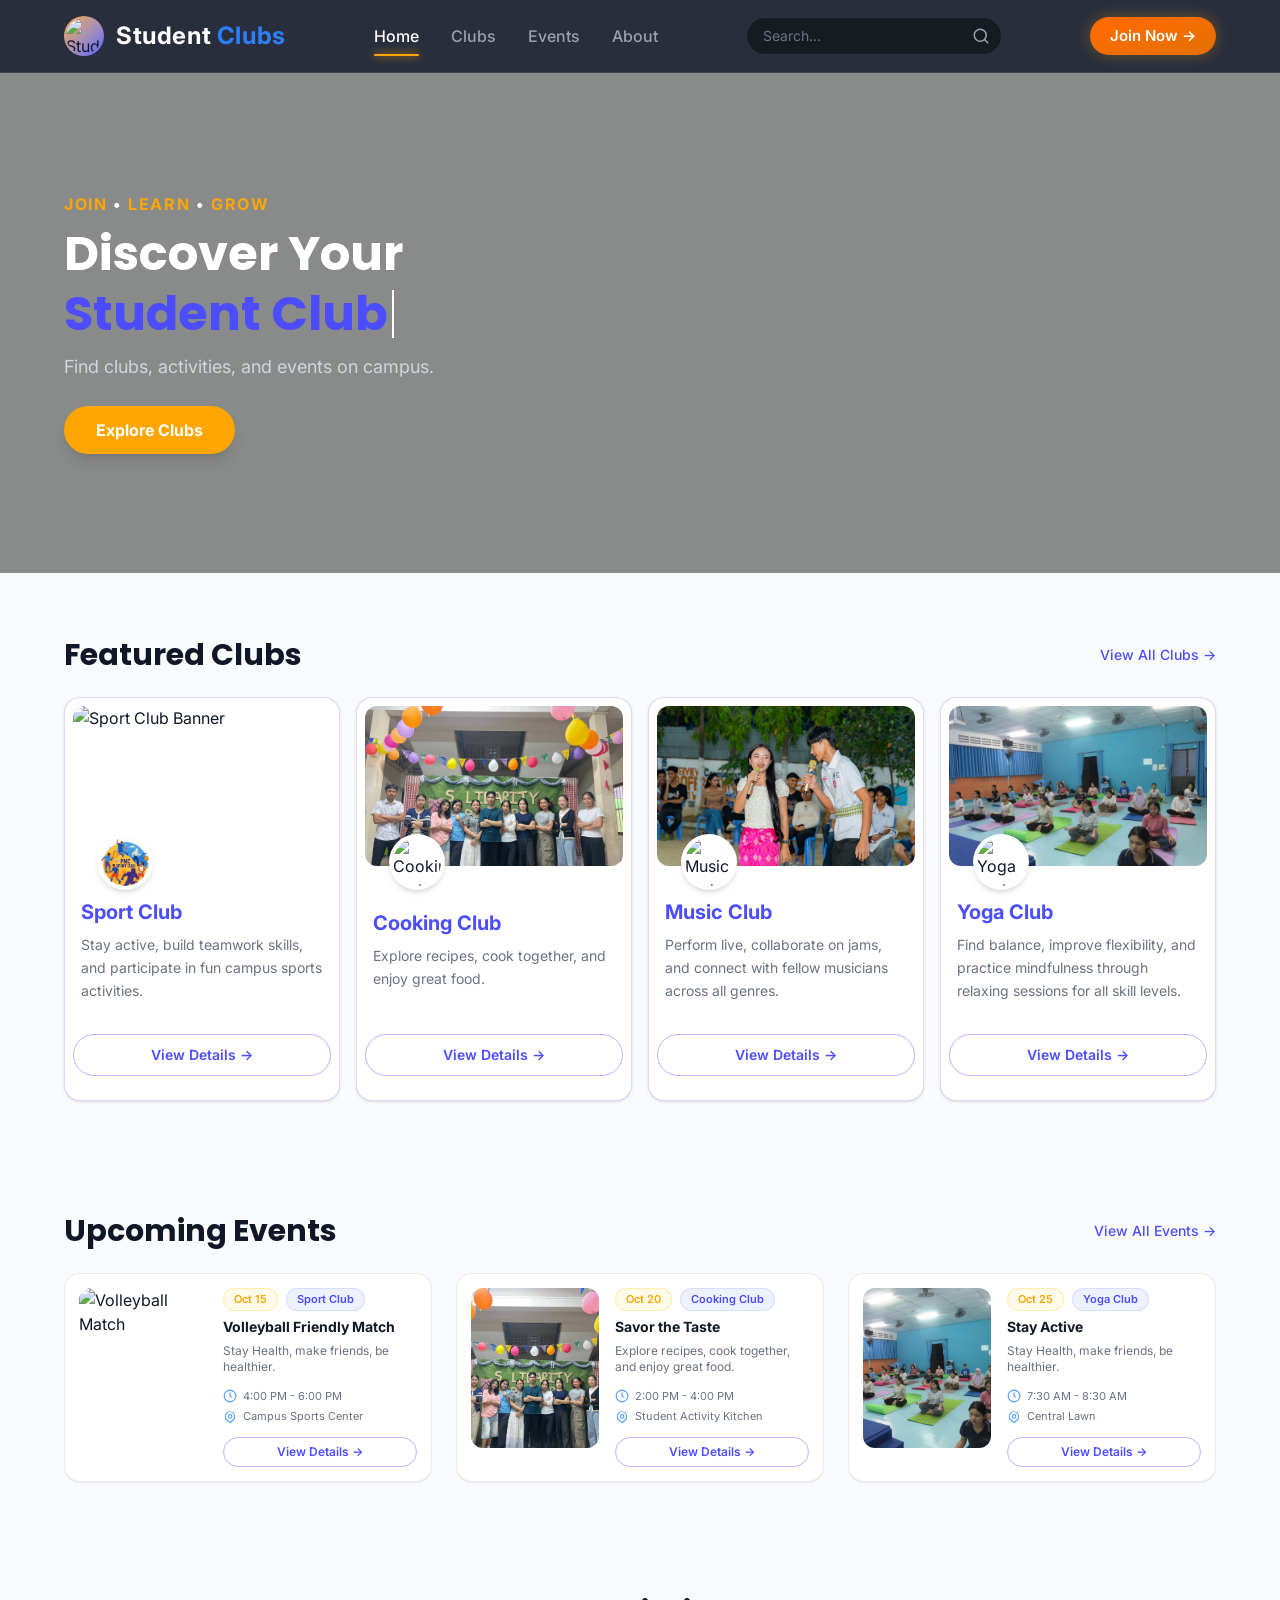
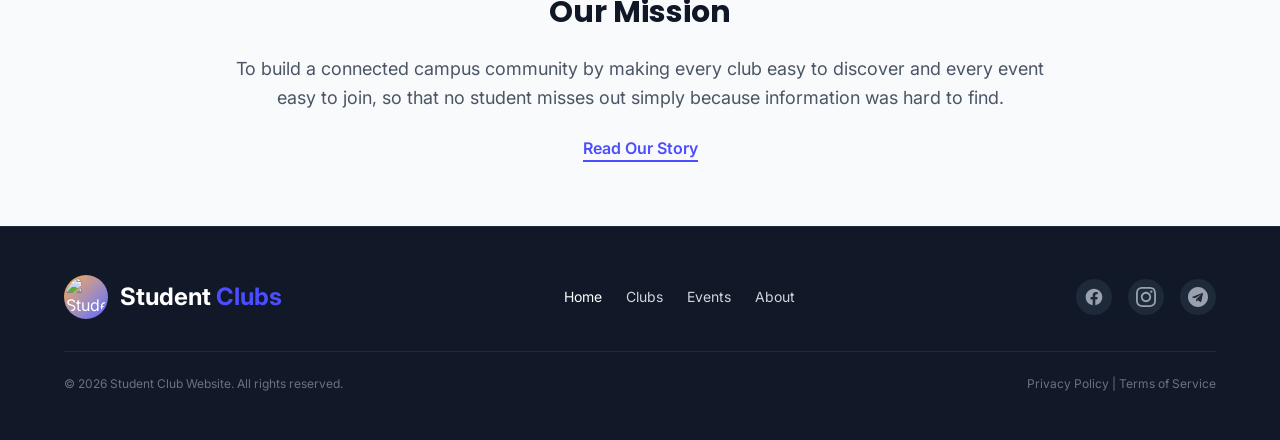
==== commit aeaa8618: "Add new picture and fix some bug" ====
--- a/public/index.html
+++ b/public/index.html
@@ -1,621 +1,894 @@
 <!doctype html>
 <html lang="en">
-
-<head>
-    <meta charset="UTF-8">
-    <meta name="viewport" content="width=device-width, initial-scale=1.0">
-    <meta name="author" content="Student Clubs">
-    <meta name="theme-color" content="#111827">
-    <meta name="description" content="Find the best student clubs, campus activities, and university events at Student Clubs. Explore sports, music, cooking, yoga, and more communities for students.">
-    <meta name="keywords" content="student clubs, campus clubs, university clubs, student activities, campus events, sports club, music club, cooking club, yoga club">
-    <meta name="robots" content="index, follow, max-image-preview:large">
-    <meta property="og:type" content="website">
-    <meta property="og:title" content="Student Clubs | Campus Clubs, Events & Student Activities">
-    <meta property="og:description" content="Discover student clubs, university events, and campus communities that match your interests and lifestyle.">
-    <meta property="og:image" content="https://student-clubs-silk.vercel.app/image/website-logo.jpg">
-    <meta property="og:url" content="https://student-clubs-silk.vercel.app/">
-    <meta property="og:site_name" content="Student Clubs">
-    <meta property="og:locale" content="en_US">
-    <meta name="twitter:card" content="summary_large_image">
-    <meta name="twitter:title" content="Student Clubs | Campus Clubs, Events & Student Activities">
-    <meta name="twitter:description" content="Find the right student club and campus event for your university experience.">
-    <link rel="canonical" href="https://student-clubs-silk.vercel.app/">
+  <head>
+    <meta charset="UTF-8" />
+    <meta name="viewport" content="width=device-width, initial-scale=1.0" />
+    <meta name="author" content="Student Clubs" />
+    <meta name="theme-color" content="#111827" />
+    <meta
+      name="description"
+      content="Find the best student clubs, campus activities, and university events at Student Clubs. Explore sports, music, cooking, yoga, and more communities for students."
+    />
+    <meta
+      name="keywords"
+      content="student clubs, campus clubs, university clubs, student activities, campus events, sports club, music club, cooking club, yoga club"
+    />
+    <meta name="robots" content="index, follow, max-image-preview:large" />
+    <meta property="og:type" content="website" />
+    <meta
+      property="og:title"
+      content="Student Clubs | Campus Clubs, Events & Student Activities"
+    />
+    <meta
+      property="og:description"
+      content="Discover student clubs, university events, and campus communities that match your interests and lifestyle."
+    />
+    <meta
+      property="og:image"
+      content="https://student-clubs-silk.vercel.app/image/website-logo.jpg"
+    />
+    <meta property="og:url" content="https://student-clubs-silk.vercel.app/" />
+    <meta property="og:site_name" content="Student Clubs" />
+    <meta property="og:locale" content="en_US" />
+    <meta name="twitter:card" content="summary_large_image" />
+    <meta
+      name="twitter:title"
+      content="Student Clubs | Campus Clubs, Events & Student Activities"
+    />
+    <meta
+      name="twitter:description"
+      content="Find the right student club and campus event for your university experience."
+    />
+    <link rel="canonical" href="https://student-clubs-silk.vercel.app/" />
     <title>Student Clubs | Campus Clubs, Events & Student Activities</title>
     <script type="application/ld+json">
-        {
-          "@context": "https://schema.org",
-          "@type": "Organization",
-          "name": "Student Clubs",
-          "url": "https://student-clubs-silk.vercel.app/",
-          "logo": "https://student-clubs-silk.vercel.app/image/website-logo.jpg",
-          "description": "Student Clubs helps university students discover campus clubs, events, and student activities that build community and confidence.",
-          "areaServed": "University campus",
-          "sameAs": [
-            "https://student-clubs-silk.vercel.app/"
-          ]
+      {
+        "@context": "https://schema.org",
+        "@type": "Organization",
+        "name": "Student Clubs",
+        "url": "https://student-clubs-silk.vercel.app/",
+        "logo": "https://student-clubs-silk.vercel.app/image/website-logo.jpg",
+        "description": "Student Clubs helps university students discover campus clubs, events, and student activities that build community and confidence.",
+        "areaServed": "University campus",
+        "sameAs": ["https://student-clubs-silk.vercel.app/"]
+      }
+    </script>
+
+    <!-- Tailwind CSS Output -->
+    <link href="./output.css" rel="stylesheet" />
+
+    <!-- Google Typography Fonts (Inter & Poppins) -->
+    <link rel="preconnect" href="https://fonts.googleapis.com" />
+    <link rel="preconnect" href="https://fonts.gstatic.com" crossorigin />
+    <link
+      href="https://fonts.googleapis.com/css2?family=Inter:wght@400;500;600;700&family=Poppins:wght@400;500;600;700;800&display=swap"
+      rel="stylesheet"
+    />
+    <!-- Icon -->
+    <link rel="icon" type="image/jpeg" href="./image/website-logo-icon.png" />
+
+    <style>
+      .typing-inline {
+        display: inline-flex;
+        align-items: center;
+        min-height: 1.2em;
+      }
+
+      .typing-cursor {
+        display: inline-block;
+        width: 2px;
+        height: 1em;
+        background-color: #ffffff;
+        margin-left: 4px;
+        animation: typing-blink 0.8s step-end infinite;
+        vertical-align: middle;
+      }
+
+      @keyframes typing-blink {
+        0%,
+        50% {
+          opacity: 1;
         }
+        50.01%,
+        100% {
+          opacity: 0;
+        }
+      }
+    </style>
+  </head>
+
+  <body
+    class="font-['Inter',sans-serif] bg-gray-50 text-gray-900 min-h-screen flex flex-col"
+  >
+    <!-- NAVIGATION HEADER                          -->
+
+    <header
+      class="sticky top-0 z-50 px-4 sm:px-8 md:px-8 lg:px-16 py-4 bg-[#111827]/90 backdrop-blur-md border-b border-white/10"
+    >
+      <nav class="max-w-7xl mx-auto flex items-center justify-between gap-4">
+        <!-- Brand Logo & Title -->
+        <a href="index.html" class="flex items-center gap-3 group shrink-0">
+          <div
+            class="w-10 h-10 rounded-full bg-linear-to-br from-[#FFA500] to-indigo-500 p-0.5 transition-transform duration-300 group-hover:scale-105 flex items-center justify-center"
+          >
+            <img
+              class="w-9 h-9 rounded-full object-cover"
+              src="./image/website-logo.jpg"
+              alt="Student Club Logo"
+            />
+          </div>
+          <h3 class="font-bold text-xl sm:text-2xl text-white tracking-wide">
+            Student <span class="text-blue-500">Clubs</span>
+          </h3>
+        </a>
+
+        <!-- Mobile Navigation Toggle (Hamburger Menu) -->
+        <input type="checkbox" id="menu-toggle" class="peer hidden" />
+        <label
+          for="menu-toggle"
+          class="md:hidden cursor-pointer text-gray-300 hover:text-white p-2"
+          aria-label="Toggle Navigation Menu"
+        >
+          <svg
+            xmlns="http://www.w3.org/2000/svg"
+            width="24"
+            height="24"
+            viewBox="0 0 24 24"
+            fill="none"
+            stroke="currentColor"
+            stroke-width="2"
+            stroke-linecap="round"
+            stroke-linejoin="round"
+          >
+            <line x1="3" y1="12" x2="21" y2="12"></line>
+            <line x1="3" y1="6" x2="21" y2="6"></line>
+            <line x1="3" y1="18" x2="21" y2="18"></line>
+          </svg>
+        </label>
+
+        <!-- Navigation Links -->
+        <ul
+          class="peer-checked:flex hidden flex-col md:flex md:flex-row gap-2 md:gap-6 lg:gap-8 items-center absolute md:relative top-full left-0 w-full md:w-auto bg-[#111827] md:bg-transparent p-6 md:p-0 border-b border-white/10 md:border-none shadow-2xl md:shadow-none transition-all duration-300 z-50"
+        >
+          <!-- Home Link (Active Page Indicator) -->
+          <li class="relative group py-2">
+            <a
+              href="index.html"
+              class="text-white font-medium text-[16px] transition-colors duration-300"
+              >Home</a
+            >
+            <span
+              class="absolute bottom-0 left-0 w-full h-0.5 bg-[#FFA500] rounded-full shadow-[0_0_8px_#FFA500]"
+            ></span>
+          </li>
+
+          <!-- Clubs Link -->
+          <li class="relative group py-2">
+            <a
+              href="clubs.html"
+              class="text-gray-400 group-hover:text-white font-medium text-[16px] transition-colors duration-300"
+              >Clubs</a
+            >
+            <span
+              class="absolute bottom-0 left-1/2 -translate-x-1/2 w-0 h-0.5 bg-[#FFA500] rounded-full transition-all duration-300 ease-out group-hover:w-full shadow-[0_0_8px_#FFA500]"
+            ></span>
+          </li>
+
+          <!-- Events Link -->
+          <li class="relative group py-2">
+            <a
+              href="events.html"
+              class="text-gray-400 group-hover:text-white font-medium text-[16px] transition-colors duration-300"
+              >Events</a
+            >
+            <span
+              class="absolute bottom-0 left-1/2 -translate-x-1/2 w-0 h-0.5 bg-[#FFA500] rounded-full transition-all duration-300 ease-out group-hover:w-full shadow-[0_0_8px_#FFA500]"
+            ></span>
+          </li>
+
+          <!-- About Link -->
+          <li class="relative group py-2">
+            <a
+              href="about.html"
+              class="text-gray-400 group-hover:text-white font-medium text-[16px] transition-colors duration-300"
+              >About</a
+            >
+            <span
+              class="absolute bottom-0 left-1/2 -translate-x-1/2 w-0 h-0.5 bg-[#FFA500] rounded-full transition-all duration-300 ease-out group-hover:w-full shadow-[0_0_8px_#FFA500]"
+            ></span>
+          </li>
+        </ul>
+
+        <!-- Search Input Field -->
+        <div class="hidden lg:block relative w-40 md:w-52 lg:w-64">
+          <form id="searchForm">
+            <input
+              type="text"
+              id="searchInput"
+              placeholder="Search..."
+              autocomplete="off"
+              class="w-full px-4 py-2 pr-10 text-xs sm:text-sm text-gray-200 bg-[#161b22] rounded-full border border-gray-700/60 outline-none transition-all duration-300 placeholder:text-gray-500 focus:border-[#FFA500] focus:ring-1 focus:ring-[#FFA500]/40 focus:shadow-[0_0_12px_rgba(255,165,0,0.3)]"
+            />
+
+            <!-- Search Button -->
+            <button
+              type="submit"
+              id="searchBtn"
+              aria-label="Search"
+              class="absolute right-2 top-1/2 -translate-y-1/2 text-gray-400 hover:text-[#FFA500] transition-colors duration-200 cursor-pointer p-1"
+            >
+              <svg
+                xmlns="http://www.w3.org/2000/svg"
+                width="18"
+                height="18"
+                viewBox="0 0 24 24"
+                fill="none"
+                stroke="currentColor"
+                stroke-width="2"
+                stroke-linecap="round"
+                stroke-linejoin="round"
+              >
+                <circle cx="11" cy="11" r="8"></circle>
+                <line x1="21" y1="21" x2="16.65" y2="16.65"></line>
+              </svg>
+            </button>
+          </form>
+        </div>
+        <!-- Primary Call-To-Action -->
+        <a
+          href="clubs.html#contact-form"
+          class="hidden md:inline-flex items-center gap-2 bg-linear-to-br from-orange-500 to-amber-600 hover:from-orange-600 hover:to-amber-700 text-white font-semibold text-[15px] px-5 py-2 rounded-full shadow-[0_0_15px_rgba(255,165,0,0.3)] transition-all duration-300 hover:scale-105 active:scale-95"
+        >
+          Join Now &rarr;
+        </a>
+      </nav>
+    </header>
+
+    <!-- MAIN CONTENT AREA                          -->
+
+    <main class="grow">
+      <!-- HERO SECTION -->
+      <section
+        class="relative min-h-125 bg-[url('./image/banner-home-page.jpg')] bg-cover bg-center px-4 sm:px-8 md:px-8 lg:px-16 py-8 sm:py-12 flex flex-col justify-center text-white overflow-hidden"
+      >
+        <!-- Background Dark Overlay -->
+        <div class="absolute inset-0 bg-black/45 z-0"></div>
+
+        <!-- Hero Banner Content -->
+        <div class="relative z-10 w-full max-w-7xl mx-auto">
+          <div class="max-w-2xl space-y-2">
+            <p
+              class="text-[#FFA500] font-bold text-sm sm:text-base tracking-widest uppercase"
+            >
+              JOIN <span class="text-white">•</span> LEARN
+              <span class="text-white">•</span> GROW
+            </p>
+
+            <h1
+              class="font-['Poppins',sans-serif] font-bold text-3xl sm:text-4xl md:text-5xl text-white leading-tight"
+            >
+              Discover Your<br />
+              <span class="typing-inline text-[#4C4DFF]">
+                <span id="typed-text"></span
+                ><span class="typing-cursor" aria-hidden="true"></span>
+              </span>
+            </h1>
+
+            <p
+              class="text-gray-300 text-base sm:text-lg max-w-lg leading-relaxed"
+            >
+              Find clubs, activities, and events on campus.
+            </p>
+
+            <!-- Hero Action Buttons -->
+            <div class="flex flex-wrap gap-4 pt-4">
+              <a
+                href="clubs.html"
+                class="inline-block bg-[#FFA500] hover:bg-orange-600 text-white font-bold px-8 py-3 rounded-full transition-all duration-300 shadow-lg hover:scale-105 active:scale-95"
+              >
+                Explore Clubs
+              </a>
+            </div>
+          </div>
+        </div>
+      </section>
+
+      <!-- FEATURED CLUBS SECTION -->
+      <section class="px-4 sm:px-8 md:px-8 lg:px-16 py-16">
+        <div class="max-w-7xl mx-auto">
+          <div class="flex justify-between items-center mb-6">
+            <h2
+              class="font-['Poppins',sans-serif] text-2xl sm:text-3xl font-bold text-gray-900"
+            >
+              Featured Clubs
+            </h2>
+            <a
+              href="clubs.html"
+              class="text-[#4C4DFF] font-medium text-sm hover:underline"
+              >View All Clubs &rarr;</a
+            >
+          </div>
+          <!-- Grid Container (4 Columns Layout) -->
+          <div class="grid grid-cols-1 sm:grid-cols-2 lg:grid-cols-4 gap-4">
+            <!-- Featured Club Card 1: Sport Club -->
+            <article
+              class="bg-white rounded-2xl border border-[#4C4DFF]/20 p-2 flex flex-col justify-between shadow-sm hover:shadow-lg transition-all duration-300"
+            >
+              <div class="relative mb-8">
+                <img
+                  class="w-full h-40 object-cover object-center rounded-xl"
+                  src="./image/volleyball.jpg"
+                  alt="Sport Club Banner"
+                />
+                <div
+                  class="absolute -bottom-6 left-6 p-1 bg-white rounded-full shadow-md"
+                >
+                  <img
+                    class="w-12 h-12 rounded-full object-cover"
+                    src="./image/sport-logo.png"
+                    alt="Sport Club Logo"
+                  />
+                </div>
+              </div>
+              <div class="space-y-2 px-2">
+                <h3 class="text-xl font-bold text-[#4C4DFF]">Sport Club</h3>
+                <p class="text-gray-500 text-sm leading-relaxed">
+                  Stay active, build teamwork skills, and participate in fun
+                  campus sports activities.
+                </p>
+              </div>
+              <div class="mt-6 pt-2 text-center">
+                <a
+                  href="clubs.html#sport-club"
+                  class="mb-4 block items-center justify-center gap-1 w-full py-2.5 px-4 text-[#4C4DFF] font-semibold text-sm border border-[#4C4DFF]/40 rounded-full hover:bg-[#4C4DFF] hover:text-white transition-all duration-300"
+                >
+                  View Details &rarr;
+                </a>
+              </div>
+            </article>
+
+            <!-- Featured Club Card 2: Cooking Club -->
+            <article
+              class="bg-white rounded-2xl border border-[#4C4DFF]/20 p-2 flex flex-col justify-between shadow-sm hover:shadow-lg transition-all duration-300"
+            >
+              <div class="relative mb-8">
+                <img
+                  class="w-full h-40 object-cover object-center rounded-xl"
+                  src="./image/cooking-event.jpg"
+                  alt="Cooking Club Banner"
+                />
+                <div
+                  class="absolute -bottom-6 left-6 p-1 bg-white rounded-full shadow-md"
+                >
+                  <img
+                    class="w-12 h-12 rounded-full object-cover"
+                    src="./image/cooking-logo.png"
+                    alt="Cooking Club Logo"
+                  />
+                </div>
+              </div>
+              <div class="space-y-2 px-2">
+                <h3 class="text-xl font-bold text-[#4C4DFF]">Cooking Club</h3>
+                <p class="text-gray-500 text-sm leading-relaxed">
+                  Explore recipes, cook together, and enjoy great food.
+                </p>
+              </div>
+              <div class="mt-6 pt-2 text-center">
+                <a
+                  href="clubs.html#cooking"
+                  class="mb-4 block items-center justify-center gap-1 w-full py-2.5 px-4 text-[#4C4DFF] font-semibold text-sm border border-[#4C4DFF]/40 rounded-full hover:bg-[#4C4DFF] hover:text-white transition-all duration-300"
+                >
+                  View Details &rarr;
+                </a>
+              </div>
+            </article>
+
+            <!-- Featured Club Card 3: Music Club -->
+            <article
+              class="bg-white rounded-2xl border border-[#4C4DFF]/20 p-2 flex flex-col justify-between shadow-sm hover:shadow-lg transition-all duration-300"
+            >
+              <div class="relative mb-8">
+                <img
+                  class="w-full h-40 object-cover object-center rounded-xl"
+                  src="./image/music-banner.jpg"
+                  alt="Music Club Banner"
+                />
+                <div
+                  class="absolute -bottom-6 left-6 p-1 bg-white rounded-full shadow-md"
+                >
+                  <img
+                    class="w-12 h-12 rounded-full object-cover"
+                    src="./image/music-logo.png"
+                    alt="Music Club Logo"
+                  />
+                </div>
+              </div>
+              <div class="space-y-2 px-2">
+                <h3 class="text-xl font-bold text-[#4C4DFF]">Music Club</h3>
+                <p class="text-gray-500 text-sm leading-relaxed">
+                  Perform live, collaborate on jams, and connect with fellow
+                  musicians across all genres.
+                </p>
+              </div>
+              <div class="mt-6 pt-2 text-center">
+                <a
+                  href="clubs.html#music"
+                  class="mb-4 block items-center justify-center gap-1 w-full py-2.5 px-4 text-[#4C4DFF] font-semibold text-sm border border-[#4C4DFF]/40 rounded-full hover:bg-[#4C4DFF] hover:text-white transition-all duration-300"
+                >
+                  View Details &rarr;
+                </a>
+              </div>
+            </article>
+
+            <!-- Featured Club Card 4: Yoga Club -->
+            <article
+              class="bg-white rounded-2xl border border-[#4C4DFF]/20 p-2 flex flex-col justify-between shadow-sm hover:shadow-lg transition-all duration-300"
+            >
+              <div class="relative mb-8">
+                <img
+                  class="w-full h-40 object-cover object-center rounded-xl"
+                  src="./image/yoga-event.jpg"
+                  alt="Yoga Club Banner"
+                />
+                <div
+                  class="absolute -bottom-6 left-6 p-1 bg-white rounded-full shadow-md"
+                >
+                  <img
+                    class="w-12 h-12 rounded-full object-cover"
+                    src="./image/yoga-logo.png"
+                    alt="Yoga Club Logo"
+                  />
+                </div>
+              </div>
+              <div class="space-y-2 px-2">
+                <h3 class="text-xl font-bold text-[#4C4DFF]">Yoga Club</h3>
+                <p class="text-gray-500 text-sm leading-relaxed">
+                  Find balance, improve flexibility, and practice mindfulness
+                  through relaxing sessions for all skill levels.
+                </p>
+              </div>
+              <div class="mt-6 pt-2 text-center">
+                <a
+                  href="clubs.html#yoga"
+                  class="mb-4 block items-center justify-center gap-1 w-full py-2.5 px-4 text-[#4C4DFF] font-semibold text-sm border border-[#4C4DFF]/40 rounded-full hover:bg-[#4C4DFF] hover:text-white transition-all duration-300"
+                >
+                  View Details &rarr;
+                </a>
+              </div>
+            </article>
+          </div>
+        </div>
+      </section>
+
+      <!-- UPCOMING EVENTS SECTION -->
+      <section class="px-4 sm:px-8 md:px-8 lg:px-16 py-12">
+        <div class="max-w-7xl mx-auto">
+          <!-- Section Header with Heading and External Link -->
+          <div class="flex justify-between items-center mb-6">
+            <h2
+              class="font-['Poppins',sans-serif] text-2xl sm:text-3xl font-bold text-gray-900"
+            >
+              Upcoming Events
+            </h2>
+            <a
+              href="events.html"
+              class="text-[#4C4DFF] font-medium text-sm hover:underline"
+              >View All Events &rarr;</a
+            >
+          </div>
+
+          <!-- Events Grid (3 Columns Layout) -->
+          <div class="grid grid-cols-1 md:grid-cols-2 lg:grid-cols-3 gap-6">
+            <!-- Event Card 1: Volleyball Friendly Match -->
+            <article
+              class="bg-white rounded-2xl border border-gray-200/80 p-3.5 flex gap-4 shadow-xs hover:shadow-md transition-all duration-300"
+            >
+              <img
+                class="w-32 h-40 object-cover rounded-xl shrink-0"
+                src="./image/volleyball.jpg"
+                alt="Volleyball Match"
+              />
+
+              <div class="flex flex-col justify-between grow min-w-0">
+                <div class="space-y-1.5">
+                  <!-- Category Badges -->
+                  <div class="flex items-center gap-2 flex-wrap">
+                    <span
+                      class="text-[11px] font-semibold text-[#FFA500] bg-amber-50 px-2.5 py-0.5 rounded-full border border-amber-200/60"
+                      >Oct 15</span
+                    >
+                    <span
+                      class="text-[11px] font-semibold text-[#4C4DFF] bg-indigo-50 px-2.5 py-0.5 rounded-full border border-indigo-200/60"
+                      >Sport Club</span
+                    >
+                  </div>
+
+                  <h3 class="text-sm font-bold text-gray-900 truncate">
+                    Volleyball Friendly Match
+                  </h3>
+                  <p class="text-xs text-gray-500 leading-snug line-clamp-2">
+                    Stay Health, make friends, be healthier.
+                  </p>
+
+                  <!-- Event Metadata (Time & Location Icons) -->
+                  <div class="pt-1.5 text-[11px] text-gray-500 space-y-1">
+                    <p class="flex items-center gap-1.5">
+                      <svg
+                        class="w-3.5 h-3.5 text-blue-400 shrink-0"
+                        xmlns="http://www.w3.org/2000/svg"
+                        fill="none"
+                        viewBox="0 0 24 24"
+                        stroke="currentColor"
+                        stroke-width="2"
+                      >
+                        <circle cx="12" cy="12" r="10" />
+                        <polyline points="12 6 12 12 16 14" />
+                      </svg>
+                      <span>4:00 PM - 6:00 PM</span>
+                    </p>
+                    <p class="flex items-center gap-1.5">
+                      <svg
+                        class="w-3.5 h-3.5 text-blue-400 shrink-0"
+                        xmlns="http://www.w3.org/2000/svg"
+                        fill="none"
+                        viewBox="0 0 24 24"
+                        stroke="currentColor"
+                        stroke-width="2"
+                      >
+                        <path
+                          stroke-linecap="round"
+                          stroke-linejoin="round"
+                          d="M17.657 16.657L13.414 20.9a1.998 1.998 0 01-2.827 0l-4.244-4.243a8 8 0 1111.314 0z"
+                        />
+                        <path
+                          stroke-linecap="round"
+                          stroke-linejoin="round"
+                          d="M15 11a3 3 0 11-6 0 3 3 0 016 0z"
+                        />
+                      </svg>
+                      <span class="truncate">Campus Sports Center</span>
+                    </p>
+                  </div>
+                </div>
+
+                <div class="mt-3">
+                  <a
+                    href="events.html#sport"
+                    class="inline-flex items-center justify-center gap-1 w-full py-1.5 px-3 text-[#4C4DFF] font-semibold text-xs border border-[#4C4DFF]/40 rounded-full hover:bg-[#4C4DFF] hover:text-white transition-all duration-200"
+                  >
+                    View Details &rarr;
+                  </a>
+                </div>
+              </div>
+            </article>
+
+            <!-- Event Card 2: Cooking Workshop -->
+            <article
+              class="bg-white rounded-2xl border border-gray-200/80 p-3.5 flex gap-4 shadow-xs hover:shadow-md transition-all duration-300"
+            >
+              <img
+                class="w-32 h-40 object-cover rounded-xl shrink-0"
+                src="./image/cooking-event.jpg"
+                alt="Pasta Workshop"
+              />
+
+              <div class="flex flex-col justify-between grow min-w-0">
+                <div class="space-y-1.5">
+                  <div class="flex items-center gap-2 flex-wrap">
+                    <span
+                      class="text-[11px] font-semibold text-[#FFA500] bg-amber-50 px-2.5 py-0.5 rounded-full border border-amber-200/60"
+                      >Oct 20</span
+                    >
+                    <span
+                      class="text-[11px] font-semibold text-[#4C4DFF] bg-indigo-50 px-2.5 py-0.5 rounded-full border border-indigo-200/60"
+                      >Cooking Club</span
+                    >
+                  </div>
+
+                  <h3 class="text-sm font-bold text-gray-900 truncate">
+                    Savor the Taste
+                  </h3>
+                  <p class="text-xs text-gray-500 leading-snug line-clamp-2">
+                    Explore recipes, cook together, and enjoy great food.
+                  </p>
+
+                  <div class="pt-1.5 text-[11px] text-gray-500 space-y-1">
+                    <p class="flex items-center gap-1.5">
+                      <svg
+                        class="w-3.5 h-3.5 text-blue-400 shrink-0"
+                        xmlns="http://www.w3.org/2000/svg"
+                        fill="none"
+                        viewBox="0 0 24 24"
+                        stroke="currentColor"
+                        stroke-width="2"
+                      >
+                        <circle cx="12" cy="12" r="10" />
+                        <polyline points="12 6 12 12 16 14" />
+                      </svg>
+                      <span>2:00 PM - 4:00 PM</span>
+                    </p>
+                    <p class="flex items-center gap-1.5">
+                      <svg
+                        class="w-3.5 h-3.5 text-blue-400 shrink-0"
+                        xmlns="http://www.w3.org/2000/svg"
+                        fill="none"
+                        viewBox="0 0 24 24"
+                        stroke="currentColor"
+                        stroke-width="2"
+                      >
+                        <path
+                          stroke-linecap="round"
+                          stroke-linejoin="round"
+                          d="M17.657 16.657L13.414 20.9a1.998 1.998 0 01-2.827 0l-4.244-4.243a8 8 0 1111.314 0z"
+                        />
+                        <path
+                          stroke-linecap="round"
+                          stroke-linejoin="round"
+                          d="M15 11a3 3 0 11-6 0 3 3 0 016 0z"
+                        />
+                      </svg>
+                      <span class="truncate">Student Activity Kitchen</span>
+                    </p>
+                  </div>
+                </div>
+
+                <div class="mt-3">
+                  <a
+                    href="events.html#cooking"
+                    class="inline-flex items-center justify-center gap-1 w-full py-1.5 px-3 text-[#4C4DFF] font-semibold text-xs border border-[#4C4DFF]/40 rounded-full hover:bg-[#4C4DFF] hover:text-white transition-all duration-200"
+                  >
+                    View Details &rarr;
+                  </a>
+                </div>
+              </div>
+            </article>
+
+            <!-- Event Card 3: Yoga Session -->
+            <article
+              class="bg-white rounded-2xl border border-gray-200/80 p-3.5 flex gap-4 shadow-xs hover:shadow-md transition-all duration-300"
+            >
+              <img
+                class="w-32 h-40 object-cover rounded-xl shrink-0"
+                src="./image/yoga-event.jpg"
+                alt="Yoga Session"
+              />
+
+              <div class="flex flex-col justify-between grow min-w-0">
+                <div class="space-y-1.5">
+                  <div class="flex items-center gap-2 flex-wrap">
+                    <span
+                      class="text-[11px] font-semibold text-[#FFA500] bg-amber-50 px-2.5 py-0.5 rounded-full border border-amber-200/60"
+                      >Oct 25</span
+                    >
+                    <span
+                      class="text-[11px] font-semibold text-[#4C4DFF] bg-indigo-50 px-2.5 py-0.5 rounded-full border border-indigo-200/60"
+                      >Yoga Club</span
+                    >
+                  </div>
+
+                  <h3 class="text-sm font-bold text-gray-900 truncate">
+                    Stay Active
+                  </h3>
+                  <p class="text-xs text-gray-500 leading-snug line-clamp-2">
+                    Stay Health, make friends, be healthier.
+                  </p>
+
+                  <div class="pt-1.5 text-[11px] text-gray-500 space-y-1">
+                    <p class="flex items-center gap-1.5">
+                      <svg
+                        class="w-3.5 h-3.5 text-blue-400 shrink-0"
+                        xmlns="http://www.w3.org/2000/svg"
+                        fill="none"
+                        viewBox="0 0 24 24"
+                        stroke="currentColor"
+                        stroke-width="2"
+                      >
+                        <circle cx="12" cy="12" r="10" />
+                        <polyline points="12 6 12 12 16 14" />
+                      </svg>
+                      <span>7:30 AM - 8:30 AM</span>
+                    </p>
+                    <p class="flex items-center gap-1.5">
+                      <svg
+                        class="w-3.5 h-3.5 text-blue-400 shrink-0"
+                        xmlns="http://www.w3.org/2000/svg"
+                        fill="none"
+                        viewBox="0 0 24 24"
+                        stroke="currentColor"
+                        stroke-width="2"
+                      >
+                        <path
+                          stroke-linecap="round"
+                          stroke-linejoin="round"
+                          d="M17.657 16.657L13.414 20.9a1.998 1.998 0 01-2.827 0l-4.244-4.243a8 8 0 1111.314 0z"
+                        />
+                        <path
+                          stroke-linecap="round"
+                          stroke-linejoin="round"
+                          d="M15 11a3 3 0 11-6 0 3 3 0 016 0z"
+                        />
+                      </svg>
+                      <span class="truncate">Central Lawn</span>
+                    </p>
+                  </div>
+                </div>
+
+                <div class="mt-3">
+                  <a
+                    href="events.html#yoga"
+                    class="inline-flex items-center justify-center gap-1 w-full py-1.5 px-3 text-[#4C4DFF] font-semibold text-xs border border-[#4C4DFF]/40 rounded-full hover:bg-[#4C4DFF] hover:text-white transition-all duration-200"
+                  >
+                    View Details &rarr;
+                  </a>
+                </div>
+              </div>
+            </article>
+          </div>
+        </div>
+      </section>
+
+      <!-- MISSION STATEMENT SECTION -->
+      <section class="max-w-4xl mx-auto py-16 px-6 text-center space-y-6">
+        <h2
+          class="font-['Poppins',sans-serif] text-3xl font-bold text-gray-900"
+        >
+          Our Mission
+        </h2>
+        <p class="text-gray-600 text-lg leading-relaxed">
+          To build a connected campus community by making every club easy to
+          discover and every event easy to join, so that no student misses out
+          simply because information was hard to find.
+        </p>
+        <a
+          href="about.html"
+          class="inline-block text-[#4C4DFF] font-semibold border-b-2 border-[#4C4DFF] hover:text-indigo-800 hover:border-indigo-800 transition"
+        >
+          Read Our Story
+        </a>
+      </section>
+    </main>
+
+    <!-- FOOTER                                     -->
+
+    <footer
+      class="bg-[#111827] text-white py-12 px-4 sm:px-8 md:px-8 lg:px-16 border-t border-gray-800"
+    >
+      <div
+        class="max-w-7xl mx-auto flex flex-col md:flex-row items-center justify-between gap-8"
+      >
+        <!-- Footer Logo / Brand Info -->
+        <div class="flex items-center gap-3">
+          <div
+            class="w-11 h-11 rounded-full bg-linear-to-br from-[#FFA500] to-indigo-500 p-0.5 transition-transform duration-300 group-hover:scale-105 flex items-center justify-center"
+          >
+            <img
+              class="w-10 h-10 rounded-full object-cover"
+              src="./image/website-logo.jpg"
+              alt="Student Club Logo"
+            />
+          </div>
+          <h3 class="font-bold text-xl sm:text-2xl text-white">
+            Student <span class="text-[#4C4DFF]">Clubs</span>
+          </h3>
+        </div>
+
+        <!-- Footer Navigation Links -->
+        <ul
+          class="flex flex-wrap justify-center items-center gap-6 text-sm text-gray-300"
+        >
+          <li>
+            <a
+              href="index.html"
+              class="text-white hover:text-[#FFA500] transition"
+              >Home</a
+            >
+          </li>
+          <li>
+            <a href="clubs.html" class="hover:text-[#FFA500] transition"
+              >Clubs</a
+            >
+          </li>
+          <li>
+            <a href="events.html" class="hover:text-[#FFA500] transition"
+              >Events</a
+            >
+          </li>
+          <li>
+            <a href="about.html" class="hover:text-[#FFA500] transition"
+              >About</a
+            >
+          </li>
+        </ul>
+
+        <!-- Footer Social Networks -->
+        <div class="flex items-center gap-4 text-gray-400">
+          <!-- Facebook Icon -->
+          <a
+            href="#"
+            class="hover:text-[#FFA500] transition p-2 bg-gray-800 rounded-full"
+            aria-label="Facebook"
+          >
+            <svg class="w-5 h-5" fill="currentColor" viewBox="0 0 24 24">
+              <path
+                d="M22 12c0-5.523-4.477-10-10-10S2 6.477 2 12c0 4.991 3.657 9.128 8.438 9.878v-6.987h-2.54V12h2.54V9.797c0-2.506 1.492-3.89 3.777-3.89 1.094 0 2.238.195 2.238.195v2.46h-1.26c-1.243 0-1.63.771-1.63 1.562V12h2.773l-.443 2.891h-2.33v6.988C18.343 21.128 22 16.991 22 12z"
+              />
+            </svg>
+          </a>
+
+          <!-- Instagram Icon -->
+          <a
+            href="#"
+            class="hover:text-[#FFA500] transition p-2 bg-gray-800 rounded-full"
+            aria-label="Instagram"
+          >
+            <svg class="w-5 h-5" fill="currentColor" viewBox="0 0 24 24">
+              <path
+                d="M12 2.163c3.204 0 3.584.012 4.85.07 3.252.148 4.771 1.691 4.919 4.919.058 1.265.069 1.645.069 4.849 0 3.205-.012 3.584-.069 4.849-.149 3.225-1.664 4.771-4.919 4.919-1.266.058-1.644.07-4.85.07-3.204 0-3.584-.012-4.849-.07-3.26-.149-4.771-1.699-4.919-4.92-.058-1.265-.07-1.644-.07-4.849 0-3.204.013-3.583.07-4.849.149-3.227 1.664-4.771 4.919-4.919 1.266-.057 1.645-.069 4.849-.069zm0-2.163c-3.259 0-3.667.014-4.947.072-4.358.2-6.78 2.618-6.98 6.98-.059 1.281-.073 1.689-.073 4.948 0 3.259.014 3.668.072 4.948.2 4.358 2.618 6.78 6.98 6.98 1.281.058 1.689.072 4.948.072 3.259 0 3.668-.014 4.948-.072 4.354-.2 6.782-2.618 6.979-6.98.059-1.28.073-1.689.073-4.948 0-3.259-.014-3.667-.072-4.947-.196-4.354-2.617-6.78-6.979-6.98-1.281-.059-1.69-.073-4.949-.073zm0 5.838c-3.403 0-6.162 2.759-6.162 6.162s2.759 6.163 6.162 6.163 6.162-2.759 6.162-6.163c0-3.403-2.759-6.162-6.162-6.162zm0 10.162c-2.209 0-4-1.79-4-4 0-2.209 1.791-4 4-4s4 1.791 4 4c0 2.21-1.791 4-4 4zm6.406-11.845c-.796 0-1.441.645-1.441 1.44s.645 1.44 1.441 1.44c.795 0 1.439-.645 1.439-1.44s-.644-1.44-1.439-1.44z"
+              />
+            </svg>
+          </a>
+
+          <!-- Telegram / Twitter Icon -->
+          <a
+            href="#"
+            class="hover:text-[#FFA500] transition p-2 bg-gray-800 rounded-full"
+            aria-label="Telegram"
+          >
+            <svg class="w-5 h-5" fill="currentColor" viewBox="0 0 24 24">
+              <path
+                d="M12 0c-6.627 0-12 5.373-12 12s5.373 12 12 12 12-5.373 12-12-5.373-12-12-12zm5.894 8.221l-1.97 9.28c-.145.658-.537.818-1.084.508l-3-2.21-1.446 1.394c-.16.16-.295.295-.605.295l.213-3.053 5.56-5.023c.242-.213-.054-.333-.373-.121l-6.871 4.326-2.962-.924c-.643-.204-.657-.643.136-.953l11.57-4.461c.537-.195 1.006.128.832.941z"
+              />
+            </svg>
+          </a>
+        </div>
+      </div>
+
+      <!-- Footer Copyright & Legal Divider -->
+      <div
+        class="flex flex-col sm:flex-row mt-8 pt-6 border-t border-gray-800 text-xs text-gray-500 justify-between items-center gap-2"
+      >
+        <p>&copy; 2026 Student Club Website. All rights reserved.</p>
+        <p>
+          <a href="#" class="hover:underline">Privacy Policy</a> |
+          <a href="#" class="hover:underline">Terms of Service</a>
+        </p>
+      </div>
+    </footer>
+    <script src="./js/main.js"></script>
+    <script>
+      const phrases = ["Student Club", "Community", "Campus Life", "Events"];
+      const typedText = document.getElementById("typed-text");
+      let phraseIndex = 0;
+      let charIndex = 0;
+      let isDeleting = false;
+
+      function typeLoop() {
+        const currentPhrase = phrases[phraseIndex];
+
+        if (!isDeleting) {
+          charIndex++;
+          typedText.textContent = currentPhrase.slice(0, charIndex);
+
+          if (charIndex === currentPhrase.length) {
+            isDeleting = true;
+            setTimeout(typeLoop, 1200);
+            return;
+          }
+        } else {
+          charIndex--;
+          typedText.textContent = currentPhrase.slice(0, charIndex);
+
+          if (charIndex === 0) {
+            isDeleting = false;
+            phraseIndex = (phraseIndex + 1) % phrases.length;
+          }
+        }
+
+        const speed = isDeleting ? 60 : 110;
+        setTimeout(typeLoop, speed);
+      }
+
+      typeLoop();
     </script>
-
-    <!-- Tailwind CSS Output -->
-    <link href="./output.css" rel="stylesheet">
-
-    <!-- Google Typography Fonts (Inter & Poppins) -->
-    <link rel="preconnect" href="https://fonts.googleapis.com">
-    <link rel="preconnect" href="https://fonts.gstatic.com" crossorigin>
-    <link
-        href="https://fonts.googleapis.com/css2?family=Inter:wght@400;500;600;700&family=Poppins:wght@400;500;600;700;800&display=swap"
-        rel="stylesheet">
-    <!-- Icon -->
-    <link rel="icon" type="image/jpeg" href="./image/website-logo-icon.png">
-
-    <style>
-        .typing-inline {
-            display: inline-flex;
-            align-items: center;
-            min-height: 1.2em;
-        }
-
-        .typing-cursor {
-            display: inline-block;
-            width: 2px;
-            height: 1em;
-            background-color: #ffffff;
-            margin-left: 4px;
-            animation: typing-blink 0.8s step-end infinite;
-            vertical-align: middle;
-        }
-
-        @keyframes typing-blink {
-            0%, 50% { opacity: 1; }
-            50.01%, 100% { opacity: 0; }
-        }
-    </style>
-
-</head>
-
-<body class="font-['Inter',sans-serif] bg-gray-50 text-gray-900 min-h-screen flex flex-col">
-
-
-    <!-- NAVIGATION HEADER                          -->
-
-    <header
-        class="sticky top-0 z-50 px-4 sm:px-8 md:px-16 py-4 bg-[#111827]/90 backdrop-blur-md border-b border-white/10">
-        <nav class="max-w-7xl mx-auto flex items-center justify-between gap-4">
-
-            <!-- Brand Logo & Title -->
-            <a href="index.html" class="flex items-center gap-3 group shrink-0">
-                <div
-                    class="w-10 h-10 rounded-full bg-linear-to-br from-[#FFA500] to-indigo-500 p-0.5 transition-transform duration-300 group-hover:scale-105 flex items-center justify-center">
-                    <img class="w-9 h-9 rounded-full object-cover" src="./image/website-logo.jpg"
-                        alt="Student Club Logo">
-                </div>
-                <h3 class="font-bold text-xl sm:text-2xl text-white tracking-wide">
-                    Student <span class="text-blue-500">Clubs</span>
-                </h3>
-            </a>
-
-            <!-- Mobile Navigation Toggle (Hamburger Menu) -->
-            <input type="checkbox" id="menu-toggle" class="peer hidden">
-            <label for="menu-toggle" class="sm:hidden cursor-pointer text-gray-300 hover:text-white p-2"
-                aria-label="Toggle Navigation Menu">
-                <svg xmlns="http://www.w3.org/2000/svg" width="24" height="24" viewBox="0 0 24 24" fill="none"
-                    stroke="currentColor" stroke-width="2" stroke-linecap="round" stroke-linejoin="round">
-                    <line x1="3" y1="12" x2="21" y2="12"></line>
-                    <line x1="3" y1="6" x2="21" y2="6"></line>
-                    <line x1="3" y1="18" x2="21" y2="18"></line>
-                </svg>
-            </label>
-
-            <!-- Navigation Links -->
-            <ul
-                class="peer-checked:flex hidden flex-col sm:flex sm:flex-row gap-2 sm:gap-6 lg:gap-8 items-center absolute sm:relative top-full left-0 w-full sm:w-auto bg-[#111827] sm:bg-transparent p-6 sm:p-0 border-b border-white/10 sm:border-none shadow-2xl sm:shadow-none transition-all duration-300 z-50">
-                <!-- Home Link (Active Page Indicator) -->
-                <li class="relative group py-2">
-                    <a href="index.html"
-                        class="text-white font-medium text-[16px] transition-colors duration-300">Home</a>
-                    <span
-                        class="absolute bottom-0 left-0 w-full h-0.5 bg-[#FFA500] rounded-full shadow-[0_0_8px_#FFA500]"></span>
-                </li>
-
-                <!-- Clubs Link -->
-                <li class="relative group py-2">
-                    <a href="clubs.html"
-                        class="text-gray-400 group-hover:text-white font-medium text-[16px] transition-colors duration-300">Clubs</a>
-                    <span
-                        class="absolute bottom-0 left-1/2 -translate-x-1/2 w-0 h-0.5 bg-[#FFA500] rounded-full transition-all duration-300 ease-out group-hover:w-full shadow-[0_0_8px_#FFA500]"></span>
-                </li>
-
-                <!-- Events Link -->
-                <li class="relative group py-2">
-                    <a href="events.html"
-                        class="text-gray-400 group-hover:text-white font-medium text-[16px] transition-colors duration-300">Events</a>
-                    <span
-                        class="absolute bottom-0 left-1/2 -translate-x-1/2 w-0 h-0.5 bg-[#FFA500] rounded-full transition-all duration-300 ease-out group-hover:w-full shadow-[0_0_8px_#FFA500]"></span>
-                </li>
-
-                <!-- About Link -->
-                <li class="relative group py-2">
-                    <a href="about.html"
-                        class="text-gray-400 group-hover:text-white font-medium text-[16px] transition-colors duration-300">About</a>
-                    <span
-                        class="absolute bottom-0 left-1/2 -translate-x-1/2 w-0 h-0.5 bg-[#FFA500] rounded-full transition-all duration-300 ease-out group-hover:w-full shadow-[0_0_8px_#FFA500]"></span>
-                </li>
-            </ul>
-
-            <!-- Search Input Field -->
-            <div class="hidden lg:block relative w-40 md:w-52 lg:w-64">
-
-                <form id="searchForm">
-
-                    <input type="text" id="searchInput" placeholder="Search..." autocomplete="off"
-                        class="w-full px-4 py-2 pr-10 text-xs sm:text-sm text-gray-200 bg-[#161b22] rounded-full border border-gray-700/60 outline-none transition-all duration-300 placeholder:text-gray-500 focus:border-[#FFA500] focus:ring-1 focus:ring-[#FFA500]/40 focus:shadow-[0_0_12px_rgba(255,165,0,0.3)]">
-
-                    <!-- Search Button -->
-                    <button type="submit" id="searchBtn" aria-label="Search"
-                        class="absolute right-2 top-1/2 -translate-y-1/2 text-gray-400 hover:text-[#FFA500] transition-colors duration-200 cursor-pointer p-1">
-
-                        <svg xmlns="http://www.w3.org/2000/svg" width="18" height="18" viewBox="0 0 24 24" fill="none"
-                            stroke="currentColor" stroke-width="2" stroke-linecap="round" stroke-linejoin="round">
-                            <circle cx="11" cy="11" r="8"></circle>
-                            <line x1="21" y1="21" x2="16.65" y2="16.65"></line>
-                        </svg>
-
-                    </button>
-
-                </form>
-
-            </div>
-            <!-- Primary Call-To-Action -->
-            <a href="clubs.html#contact-form"
-                class="hidden sm:inline-flex items-center gap-2 bg-linear-to-br from-orange-500 to-amber-600 hover:from-orange-600 hover:to-amber-700 text-white font-semibold text-[15px] px-5 py-2 rounded-full shadow-[0_0_15px_rgba(255,165,0,0.3)] transition-all duration-300 hover:scale-105 active:scale-95">
-                Join Now &rarr;
-            </a>
-
-        </nav>
-    </header>
-
-
-    <!-- MAIN CONTENT AREA                          -->
-
-    <main class="grow">
-
-        <!-- HERO SECTION -->
-        <section
-            class="relative min-h-125 bg-[url('./image/banner-home-page.jpg')] bg-cover bg-center px-6 sm:px-12 md:px-16 py-8 sm:py-12 flex flex-col justify-center text-white overflow-hidden">
-            <!-- Background Dark Overlay -->
-            <div class="absolute inset-0 bg-black/45 z-0"></div>
-
-            <!-- Hero Banner Content -->
-            <div class="relative z-10 max-w-2xl space-y-2">
-                <p class="text-[#FFA500] font-bold text-sm sm:text-base tracking-widest uppercase">
-                    JOIN <span class="text-white">•</span> LEARN <span class="text-white">•</span> GROW
-                </p>
-
-                <h1
-                    class="font-['Poppins',sans-serif] font-bold text-3xl sm:text-4xl md:text-5xl text-white leading-tight">
-                    Discover Your<br>
-                    <span class="typing-inline text-[#4C4DFF]">
-                        <span id="typed-text"></span><span class="typing-cursor" aria-hidden="true"></span>
-                    </span>
-                </h1>
-
-                <p class="text-gray-300 text-base sm:text-lg max-w-lg leading-relaxed">
-                    Find clubs, activities, and events on campus.
-                </p>
-
-                <!-- Hero Action Buttons -->
-                <div class="flex flex-wrap gap-4 pt-4">
-                    <a href="clubs.html"
-                        class="inline-block bg-[#FFA500] hover:bg-orange-600 text-white font-bold px-8 py-3 rounded-full transition-all duration-300 shadow-lg hover:scale-105 active:scale-95">
-                        Explore Clubs
-                    </a>
-                </div>
-            </div>
-        </section>
-
-        <!-- FEATURED CLUBS SECTION -->
-        <section class="max-w-7xl mx-auto py-16 px-3 sm:px-8 md:px-16">
-            <div class="flex justify-between items-center mb-6">
-                <h2 class="font-['Poppins',sans-serif] text-2xl sm:text-3xl font-bold text-gray-900">Featured Clubs</h2>
-                <a href="clubs.html" class="text-[#4C4DFF] font-medium text-sm hover:underline">View All Clubs
-                    &rarr;</a>
-            </div>
-            <!-- Grid Container (4 Columns Layout) -->
-            <div class="grid grid-cols-1 sm:grid-cols-2 lg:grid-cols-4 gap-4">
-
-                <!-- Featured Club Card 1: Sport Club -->
-                <article
-                    class="bg-white rounded-2xl border border-[#4C4DFF]/20 p-2 flex flex-col justify-between shadow-sm hover:shadow-lg transition-all duration-300">
-                    <div class="relative mb-8">
-                        <img class="w-full h-40 object-cover object-center rounded-xl" src="./image/volleyball.jpg"
-                            alt="Sport Club Banner">
-                        <div class="absolute -bottom-6 left-6 p-1 bg-white rounded-full shadow-md">
-                            <img class="w-12 h-12 rounded-full object-cover" src="./image/sport-logo.png"
-                                alt="Sport Club Logo">
-                        </div>
-                    </div>
-                    <div class="space-y-2 px-2">
-                        <h3 class="text-xl font-bold text-[#4C4DFF]">Sport Club</h3>
-                        <p class="text-gray-500 text-sm leading-relaxed">
-                            Stay active, build teamwork skills, and participate in fun campus sports activities.
-                        </p>
-                    </div>
-                    <div class="mt-6 pt-2 text-center">
-                        <a href="clubs.html#sport-club"
-                            class="mb-4 block items-center justify-center gap-1 w-full py-2.5 px-4 text-[#4C4DFF] font-semibold text-sm border border-[#4C4DFF]/40 rounded-full hover:bg-[#4C4DFF] hover:text-white transition-all duration-300">
-                            View Details &rarr;
-                        </a>
-                    </div>
-                </article>
-
-                <!-- Featured Club Card 2: Cooking Club -->
-                <article
-                    class="bg-white rounded-2xl border border-[#4C4DFF]/20 p-2 flex flex-col justify-between shadow-sm hover:shadow-lg transition-all duration-300">
-                    <div class="relative mb-8">
-                        <img class="w-full h-40 object-cover object-center rounded-xl" src="./image/cooking-event.jpg"
-                            alt="Cooking Club Banner">
-                        <div class="absolute -bottom-6 left-6 p-1 bg-white rounded-full shadow-md">
-                            <img class="w-12 h-12 rounded-full object-cover" src="./image/cooking-logo.png"
-                                alt="Cooking Club Logo">
-                        </div>
-                    </div>
-                    <div class="space-y-2 px-2">
-                        <h3 class="text-xl font-bold text-[#4C4DFF]">Cooking Club</h3>
-                        <p class="text-gray-500 text-sm leading-relaxed">
-                            Explore recipes, cook together, and enjoy great food.
-                        </p>
-                    </div>
-                    <div class="mt-6 pt-2 text-center">
-                        <a href="clubs.html#cooking"
-                            class="mb-4 block items-center justify-center gap-1 w-full py-2.5 px-4 text-[#4C4DFF] font-semibold text-sm border border-[#4C4DFF]/40 rounded-full hover:bg-[#4C4DFF] hover:text-white transition-all duration-300">
-                            View Details &rarr;
-                        </a>
-                    </div>
-                </article>
-
-                <!-- Featured Club Card 3: Music Club -->
-                <article
-                    class="bg-white rounded-2xl border border-[#4C4DFF]/20 p-2 flex flex-col justify-between shadow-sm hover:shadow-lg transition-all duration-300">
-                    <div class="relative mb-8">
-                        <img class="w-full h-40 object-cover object-center rounded-xl" src="./image/music-banner.jpg"
-                            alt="Music Club Banner">
-                        <div class="absolute -bottom-6 left-6 p-1 bg-white rounded-full shadow-md">
-                            <img class="w-12 h-12 rounded-full object-cover" src="./image/music-logo.png"
-                                alt="Music Club Logo">
-                        </div>
-                    </div>
-                    <div class="space-y-2 px-2">
-                        <h3 class="text-xl font-bold text-[#4C4DFF]">Music Club</h3>
-                        <p class="text-gray-500 text-sm leading-relaxed">
-                            Perform live, collaborate on jams, and connect with fellow musicians across all genres.
-                        </p>
-                    </div>
-                    <div class="mt-6 pt-2 text-center">
-                        <a href="clubs.html#music"
-                            class="mb-4 block items-center justify-center gap-1 w-full py-2.5 px-4 text-[#4C4DFF] font-semibold text-sm border border-[#4C4DFF]/40 rounded-full hover:bg-[#4C4DFF] hover:text-white transition-all duration-300">
-                            View Details &rarr;
-                        </a>
-                    </div>
-                </article>
-
-                <!-- Featured Club Card 4: Yoga Club -->
-                <article
-                    class="bg-white rounded-2xl border border-[#4C4DFF]/20 p-2 flex flex-col justify-between shadow-sm hover:shadow-lg transition-all duration-300">
-                    <div class="relative mb-8">
-                        <img class="w-full h-40 object-cover object-center rounded-xl" src="./image/yoga-event.jpg"
-                            alt="Yoga Club Banner">
-                        <div class="absolute -bottom-6 left-6 p-1 bg-white rounded-full shadow-md">
-                            <img class="w-12 h-12 rounded-full object-cover" src="./image/yoga-logo.png"
-                                alt="Yoga Club Logo">
-                        </div>
-                    </div>
-                    <div class="space-y-2 px-2">
-                        <h3 class="text-xl font-bold text-[#4C4DFF]">Yoga Club</h3>
-                        <p class="text-gray-500 text-sm leading-relaxed">
-                            Find balance, improve flexibility, and practice mindfulness through relaxing sessions for
-                            all skill levels.
-                        </p>
-                    </div>
-                    <div class="mt-6 pt-2 text-center">
-                        <a href="clubs.html#yoga"
-                            class="mb-4 block items-center justify-center gap-1 w-full py-2.5 px-4 text-[#4C4DFF] font-semibold text-sm border border-[#4C4DFF]/40 rounded-full hover:bg-[#4C4DFF] hover:text-white transition-all duration-300">
-                            View Details &rarr;
-                        </a>
-                    </div>
-                </article>
-            </div>
-        </section>
-
-        <!-- UPCOMING EVENTS SECTION -->
-        <section class="max-w-7xl mx-auto py-12 px-3 sm:px-8 md:px-16">
-            <!-- Section Header with Heading and External Link -->
-            <div class="flex justify-between items-center mb-6">
-                <h2 class="font-['Poppins',sans-serif] text-2xl sm:text-3xl font-bold text-gray-900">Upcoming Events
-                </h2>
-                <a href="events.html" class="text-[#4C4DFF] font-medium text-sm hover:underline">View All Events
-                    &rarr;</a>
-            </div>
-
-            <!-- Events Grid (3 Columns Layout) -->
-            <div class="grid grid-cols-1 md:grid-cols-2 lg:grid-cols-3 gap-6">
-
-                <!-- Event Card 1: Volleyball Friendly Match -->
-                <article
-                    class="bg-white rounded-2xl border border-gray-200/80 p-3.5 flex gap-4 shadow-xs hover:shadow-md transition-all duration-300">
-                    <img class="w-32 h-40 object-cover rounded-xl shrink-0" src="./image/volleyball.jpg"
-                        alt="Volleyball Match">
-
-                    <div class="flex flex-col justify-between grow min-w-0">
-                        <div class="space-y-1.5">
-                            <!-- Category Badges -->
-                            <div class="flex items-center gap-2 flex-wrap">
-                                <span
-                                    class="text-[11px] font-semibold text-[#FFA500] bg-amber-50 px-2.5 py-0.5 rounded-full border border-amber-200/60">Oct
-                                    15</span>
-                                <span
-                                    class="text-[11px] font-semibold text-[#4C4DFF] bg-indigo-50 px-2.5 py-0.5 rounded-full border border-indigo-200/60">Sport
-                                    Club</span>
-                            </div>
-
-                            <h3 class="text-sm font-bold text-gray-900 truncate">Volleyball Friendly Match</h3>
-                            <p class="text-xs text-gray-500 leading-snug line-clamp-2">Stay Health, make friends, be
-                                healthier.</p>
-
-                            <!-- Event Metadata (Time & Location Icons) -->
-                            <div class="pt-1.5 text-[11px] text-gray-500 space-y-1">
-                                <p class="flex items-center gap-1.5">
-                                    <svg class="w-3.5 h-3.5 text-blue-400 shrink-0" xmlns="http://www.w3.org/2000/svg"
-                                        fill="none" viewBox="0 0 24 24" stroke="currentColor" stroke-width="2">
-                                        <circle cx="12" cy="12" r="10" />
-                                        <polyline points="12 6 12 12 16 14" />
-                                    </svg>
-                                    <span>4:00 PM - 6:00 PM</span>
-                                </p>
-                                <p class="flex items-center gap-1.5">
-                                    <svg class="w-3.5 h-3.5 text-blue-400 shrink-0" xmlns="http://www.w3.org/2000/svg"
-                                        fill="none" viewBox="0 0 24 24" stroke="currentColor" stroke-width="2">
-                                        <path stroke-linecap="round" stroke-linejoin="round"
-                                            d="M17.657 16.657L13.414 20.9a1.998 1.998 0 01-2.827 0l-4.244-4.243a8 8 0 1111.314 0z" />
-                                        <path stroke-linecap="round" stroke-linejoin="round"
-                                            d="M15 11a3 3 0 11-6 0 3 3 0 016 0z" />
-                                    </svg>
-                                    <span class="truncate">Campus Sports Center</span>
-                                </p>
-                            </div>
-                        </div>
-
-                        <div class="mt-3">
-                            <a href="events.html#sport"
-                                class="inline-flex items-center justify-center gap-1 w-full py-1.5 px-3 text-[#4C4DFF] font-semibold text-xs border border-[#4C4DFF]/40 rounded-full hover:bg-[#4C4DFF] hover:text-white transition-all duration-200">
-                                View Details &rarr;
-                            </a>
-                        </div>
-                    </div>
-                </article>
-
-                <!-- Event Card 2: Cooking Workshop -->
-                <article
-                    class="bg-white rounded-2xl border border-gray-200/80 p-3.5 flex gap-4 shadow-xs hover:shadow-md transition-all duration-300">
-                    <img class="w-32 h-40 object-cover rounded-xl shrink-0" src="./image/cooking-event.jpg"
-                        alt="Pasta Workshop">
-
-                    <div class="flex flex-col justify-between grow min-w-0">
-                        <div class="space-y-1.5">
-                            <div class="flex items-center gap-2 flex-wrap">
-                                <span
-                                    class="text-[11px] font-semibold text-[#FFA500] bg-amber-50 px-2.5 py-0.5 rounded-full border border-amber-200/60">Oct
-                                    20</span>
-                                <span
-                                    class="text-[11px] font-semibold text-[#4C4DFF] bg-indigo-50 px-2.5 py-0.5 rounded-full border border-indigo-200/60">Cooking
-                                    Club</span>
-                            </div>
-
-                            <h3 class="text-sm font-bold text-gray-900 truncate">Savor the Taste</h3>
-                            <p class="text-xs text-gray-500 leading-snug line-clamp-2">Explore recipes, cook together,
-                                and enjoy great food.</p>
-
-                            <div class="pt-1.5 text-[11px] text-gray-500 space-y-1">
-                                <p class="flex items-center gap-1.5">
-                                    <svg class="w-3.5 h-3.5 text-blue-400 shrink-0" xmlns="http://www.w3.org/2000/svg"
-                                        fill="none" viewBox="0 0 24 24" stroke="currentColor" stroke-width="2">
-                                        <circle cx="12" cy="12" r="10" />
-                                        <polyline points="12 6 12 12 16 14" />
-                                    </svg>
-                                    <span>2:00 PM - 4:00 PM</span>
-                                </p>
-                                <p class="flex items-center gap-1.5">
-                                    <svg class="w-3.5 h-3.5 text-blue-400 shrink-0" xmlns="http://www.w3.org/2000/svg"
-                                        fill="none" viewBox="0 0 24 24" stroke="currentColor" stroke-width="2">
-                                        <path stroke-linecap="round" stroke-linejoin="round"
-                                            d="M17.657 16.657L13.414 20.9a1.998 1.998 0 01-2.827 0l-4.244-4.243a8 8 0 1111.314 0z" />
-                                        <path stroke-linecap="round" stroke-linejoin="round"
-                                            d="M15 11a3 3 0 11-6 0 3 3 0 016 0z" />
-                                    </svg>
-                                    <span class="truncate">Student Activity Kitchen</span>
-                                </p>
-                            </div>
-                        </div>
-
-                        <div class="mt-3">
-                            <a href="events.html#cooking"
-                                class="inline-flex items-center justify-center gap-1 w-full py-1.5 px-3 text-[#4C4DFF] font-semibold text-xs border border-[#4C4DFF]/40 rounded-full hover:bg-[#4C4DFF] hover:text-white transition-all duration-200">
-                                View Details &rarr;
-                            </a>
-                        </div>
-                    </div>
-                </article>
-
-                <!-- Event Card 3: Yoga Session -->
-                <article
-                    class="bg-white rounded-2xl border border-gray-200/80 p-3.5 flex gap-4 shadow-xs hover:shadow-md transition-all duration-300">
-                    <img class="w-32 h-40 object-cover rounded-xl shrink-0" src="./image/yoga-event.jpg"
-                        alt="Yoga Session">
-
-                    <div class="flex flex-col justify-between grow min-w-0">
-                        <div class="space-y-1.5">
-                            <div class="flex items-center gap-2 flex-wrap">
-                                <span
-                                    class="text-[11px] font-semibold text-[#FFA500] bg-amber-50 px-2.5 py-0.5 rounded-full border border-amber-200/60">Oct
-                                    25</span>
-                                <span
-                                    class="text-[11px] font-semibold text-[#4C4DFF] bg-indigo-50 px-2.5 py-0.5 rounded-full border border-indigo-200/60">Yoga
-                                    Club</span>
-                            </div>
-
-                            <h3 class="text-sm font-bold text-gray-900 truncate">Stay Active</h3>
-                            <p class="text-xs text-gray-500 leading-snug line-clamp-2">Stay Health, make friends, be
-                                healthier.</p>
-
-                            <div class="pt-1.5 text-[11px] text-gray-500 space-y-1">
-                                <p class="flex items-center gap-1.5">
-                                    <svg class="w-3.5 h-3.5 text-blue-400 shrink-0" xmlns="http://www.w3.org/2000/svg"
-                                        fill="none" viewBox="0 0 24 24" stroke="currentColor" stroke-width="2">
-                                        <circle cx="12" cy="12" r="10" />
-                                        <polyline points="12 6 12 12 16 14" />
-                                    </svg>
-                                    <span>7:30 AM - 8:30 AM</span>
-                                </p>
-                                <p class="flex items-center gap-1.5">
-                                    <svg class="w-3.5 h-3.5 text-blue-400 shrink-0" xmlns="http://www.w3.org/2000/svg"
-                                        fill="none" viewBox="0 0 24 24" stroke="currentColor" stroke-width="2">
-                                        <path stroke-linecap="round" stroke-linejoin="round"
-                                            d="M17.657 16.657L13.414 20.9a1.998 1.998 0 01-2.827 0l-4.244-4.243a8 8 0 1111.314 0z" />
-                                        <path stroke-linecap="round" stroke-linejoin="round"
-                                            d="M15 11a3 3 0 11-6 0 3 3 0 016 0z" />
-                                    </svg>
-                                    <span class="truncate">Central Lawn</span>
-                                </p>
-                            </div>
-                        </div>
-
-                        <div class="mt-3">
-                            <a href="events.html#yoga"
-                                class="inline-flex items-center justify-center gap-1 w-full py-1.5 px-3 text-[#4C4DFF] font-semibold text-xs border border-[#4C4DFF]/40 rounded-full hover:bg-[#4C4DFF] hover:text-white transition-all duration-200">
-                                View Details &rarr;
-                            </a>
-                        </div>
-                    </div>
-                </article>
-            </div>
-        </section>
-
-        <!-- MISSION STATEMENT SECTION -->
-        <section class="max-w-4xl mx-auto py-16 px-6 text-center space-y-6">
-            <h2 class="font-['Poppins',sans-serif] text-3xl font-bold text-gray-900">Our Mission</h2>
-            <p class="text-gray-600 text-lg leading-relaxed">
-                To build a connected campus community by making every club easy to discover and every event easy to
-                join,
-                so that no student misses out simply because information was hard to find.
-            </p>
-            <a href="about.html"
-                class="inline-block text-[#4C4DFF] font-semibold border-b-2 border-[#4C4DFF] hover:text-indigo-800 hover:border-indigo-800 transition">
-                Read Our Story
-            </a>
-        </section>
-
-    </main>
-
-
-    <!-- FOOTER                                     -->
-
-    <footer class="bg-[#111827] text-white py-12 px-6 md:px-16 border-t border-gray-800">
-        <div class="max-w-7xl mx-auto flex flex-row md:flex-row items-center justify-between gap-8">
-
-            <!-- Footer Logo / Brand Info -->
-            <div class="flex items-center gap-3">
-                <div
-                    class="w-11 h-11 rounded-full bg-linear-to-br from-[#FFA500] to-indigo-500 p-0.5 transition-transform duration-300 group-hover:scale-105 flex items-center justify-center">
-                    <img class="w-10 h-10 rounded-full object-cover" src="./image/website-logo.jpg"
-                        alt="Student Club Logo">
-                </div>
-                <h3 class="font-bold text-xl sm:text-2xl text-white">
-                    Student <span class="text-[#4C4DFF]">Clubs</span>
-                </h3>
-            </div>
-
-            <!-- Footer Navigation Links -->
-            <ul class="hidden sm:flex flex-wrap justify-center items-center gap-4 text-sm text-gray-300">
-                <li><a href="index.html" class="hover:text-[#FFA500] transition">Home</a></li>
-                <li><a href="clubs.html" class="hover:text-[#FFA500] transition">Clubs</a></li>
-                <li><a href="events.html" class="hover:text-[#FFA500] transition">Events</a></li>
-                <li><a href="about.html" class="hover:text-[#FFA500] transition">About</a></li>
-            </ul>
-
-            <!-- Footer Social Networks -->
-            <div class="flex items-center gap-4 text-gray-400">
-                <!-- Facebook Icon -->
-                <a href="#" class="hover:text-[#FFA500] transition p-2 bg-gray-800 rounded-full" aria-label="Facebook">
-                    <svg class="w-5 h-5" fill="currentColor" viewBox="0 0 24 24">
-                        <path
-                            d="M22 12c0-5.523-4.477-10-10-10S2 6.477 2 12c0 4.991 3.657 9.128 8.438 9.878v-6.987h-2.54V12h2.54V9.797c0-2.506 1.492-3.89 3.777-3.89 1.094 0 2.238.195 2.238.195v2.46h-1.26c-1.243 0-1.63.771-1.63 1.562V12h2.773l-.443 2.891h-2.33v6.988C18.343 21.128 22 16.991 22 12z" />
-                    </svg>
-                </a>
-
-                <!-- Instagram Icon -->
-                <a href="#" class="hover:text-[#FFA500] transition p-2 bg-gray-800 rounded-full" aria-label="Instagram">
-                    <svg class="w-5 h-5" fill="currentColor" viewBox="0 0 24 24">
-                        <path
-                            d="M12 2.163c3.204 0 3.584.012 4.85.07 3.252.148 4.771 1.691 4.919 4.919.058 1.265.069 1.645.069 4.849 0 3.205-.012 3.584-.069 4.849-.149 3.225-1.664 4.771-4.919 4.919-1.266.058-1.644.07-4.85.07-3.204 0-3.584-.012-4.849-.07-3.26-.149-4.771-1.699-4.919-4.92-.058-1.265-.07-1.644-.07-4.849 0-3.204.013-3.583.07-4.849.149-3.227 1.664-4.771 4.919-4.919 1.266-.057 1.645-.069 4.849-.069zm0-2.163c-3.259 0-3.667.014-4.947.072-4.358.2-6.78 2.618-6.98 6.98-.059 1.281-.073 1.689-.073 4.948 0 3.259.014 3.668.072 4.948.2 4.358 2.618 6.78 6.98 6.98 1.281.058 1.689.072 4.948.072 3.259 0 3.668-.014 4.948-.072 4.354-.2 6.782-2.618 6.979-6.98.059-1.28.073-1.689.073-4.948 0-3.259-.014-3.667-.072-4.947-.196-4.354-2.617-6.78-6.979-6.98-1.281-.059-1.69-.073-4.949-.073zm0 5.838c-3.403 0-6.162 2.759-6.162 6.162s2.759 6.163 6.162 6.163 6.162-2.759 6.162-6.163c0-3.403-2.759-6.162-6.162-6.162zm0 10.162c-2.209 0-4-1.79-4-4 0-2.209 1.791-4 4-4s4 1.791 4 4c0 2.21-1.791 4-4 4zm6.406-11.845c-.796 0-1.441.645-1.441 1.44s.645 1.44 1.441 1.44c.795 0 1.439-.645 1.439-1.44s-.644-1.44-1.439-1.44z" />
-                    </svg>
-                </a>
-
-                <!-- Telegram / Twitter Icon -->
-                <a href="#" class="hover:text-[#FFA500] transition p-2 bg-gray-800 rounded-full" aria-label="Telegram">
-                    <svg class="w-5 h-5" fill="currentColor" viewBox="0 0 24 24">
-                        <path
-                            d="M12 0c-6.627 0-12 5.373-12 12s5.373 12 12 12 12-5.373 12-12-5.373-12-12-12zm5.894 8.221l-1.97 9.28c-.145.658-.537.818-1.084.508l-3-2.21-1.446 1.394c-.16.16-.295.295-.605.295l.213-3.053 5.56-5.023c.242-.213-.054-.333-.373-.121l-6.871 4.326-2.962-.924c-.643-.204-.657-.643.136-.953l11.57-4.461c.537-.195 1.006.128.832.941z" />
-                    </svg>
-                </a>
-            </div>
-        </div>
-
-        <!-- Footer Copyright & Legal Divider -->
-        <div class="flex mt-8 pt-6 border-t border-gray-800 text-xs text-gray-500">
-            <p class="flex-1">&copy; 2026 Student Club Website. All rights reserved.</p>
-            <p class="flex-1 text-end">
-                <a href="#" class="hover:underline">Privacy Policy</a> | <a href="#" class="hover:underline">Terms of
-                    Service</a>
-            </p>
-        </div>
-    </footer>
-    <script src="./js/main.js">
-
-    </script>
-    <script>
-        const phrases = ["Student Club", "Community", "Campus Life", "Events"];
-        const typedText = document.getElementById("typed-text");
-        let phraseIndex = 0;
-        let charIndex = 0;
-        let isDeleting = false;
-
-        function typeLoop() {
-            const currentPhrase = phrases[phraseIndex];
-
-            if (!isDeleting) {
-                charIndex++;
-                typedText.textContent = currentPhrase.slice(0, charIndex);
-
-                if (charIndex === currentPhrase.length) {
-                    isDeleting = true;
-                    setTimeout(typeLoop, 1200);
-                    return;
-                }
-            } else {
-                charIndex--;
-                typedText.textContent = currentPhrase.slice(0, charIndex);
-
-                if (charIndex === 0) {
-                    isDeleting = false;
-                    phraseIndex = (phraseIndex + 1) % phrases.length;
-                }
-            }
-
-            const speed = isDeleting ? 60 : 110;
-            setTimeout(typeLoop, speed);
-        }
-
-        typeLoop();
-    </script>
-</body>
-
-</html>+  </body>
+</html>
